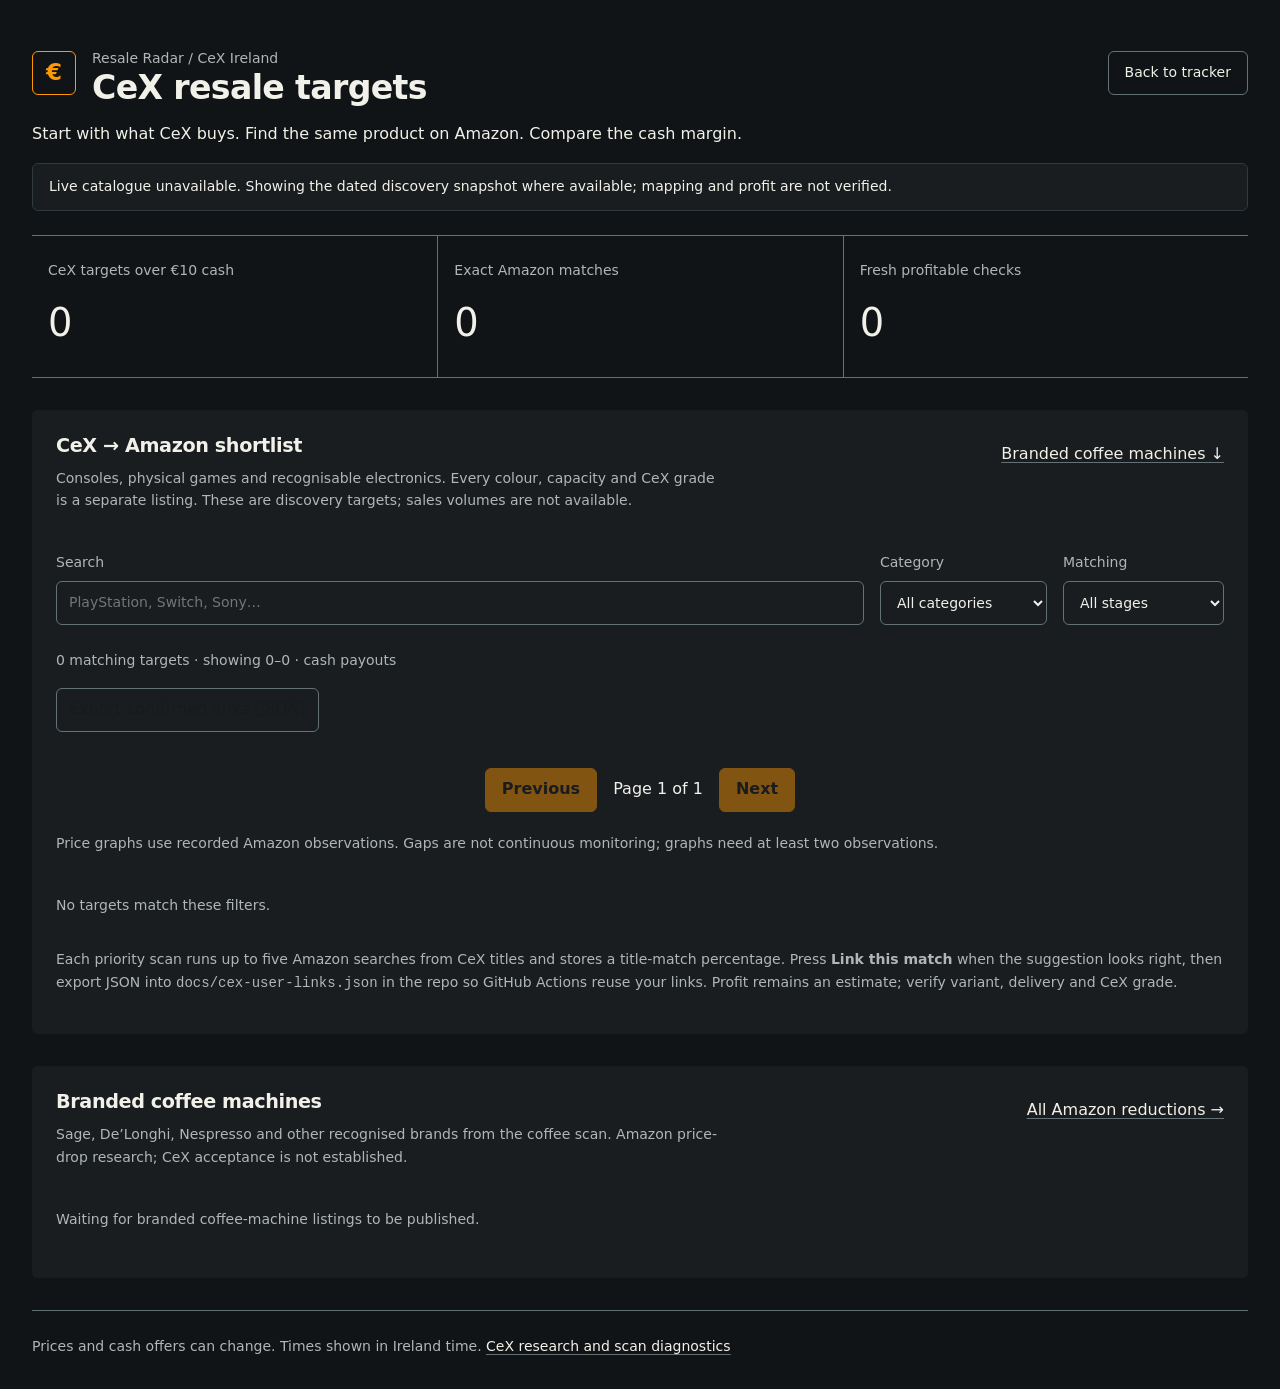
==== docs/cex-targets.html @ 14e82b2a "Raise CeX target cap to 5000, filter junk brands, improve drops UX Increase cex_first retention to 5" ====
<!DOCTYPE html>
<html lang="en">
<head>
  <meta charset="utf-8"><meta name="viewport" content="width=device-width, initial-scale=1">
  <title>CeX targets · Resale Radar</title>
  <meta name="description" content="CeX Ireland cash targets, Amazon matching progress and branded coffee-machine research.">
  <link rel="icon" href="favicon.svg" type="image/svg+xml">
  <link rel="stylesheet" href="style.css"><link rel="stylesheet" href="cex-targets.css">
</head>
<body>
  <header>
    <div class="brand-row"><div class="brand-icon" aria-hidden="true">€</div><div><p class="brand-context">Resale Radar / CeX Ireland</p><h1>CeX resale targets</h1></div><a class="header-action" href="index.html">Back to tracker</a></div>
    <p class="tagline">Start with what CeX buys. Find the same product on Amazon. Compare the cash margin.</p>
    <p id="target-status" class="status" role="status">Loading the CeX shortlist…</p>
  </header>
  <main>
    <section class="target-intro" aria-label="Target progress">
      <div><span>CeX targets over €10 cash</span><strong id="target-count">—</strong></div>
      <div><span>Exact Amazon matches</span><strong id="mapped-count">—</strong></div>
      <div><span>Fresh profitable checks</span><strong id="profitable-count">—</strong></div>
    </section>
    <section class="card">
      <div class="target-heading"><div><h2>CeX → Amazon shortlist</h2><p class="hint">Consoles, physical games and recognisable electronics. Every colour, capacity and CeX grade is a separate listing. These are discovery targets; sales volumes are not available.</p></div><a href="#coffee">Branded coffee machines ↓</a></div>
      <div class="target-controls">
        <label>Search<input type="search" id="target-search" placeholder="PlayStation, Switch, Sony…"></label>
        <label>Category<select id="target-category"><option value="">All categories</option><option value="console">Consoles</option><option value="game">Video games</option><option value="audio">Audio</option><option value="computing">Computing</option><option value="other">Other electronics</option></select></label>
        <label>Matching<select id="target-matching"><option value="">All stages</option><option value="mapped">Exact match</option><option value="unmapped">Needs matching</option></select></label>
      </div>
      <p id="target-result-count" class="hint" aria-live="polite"></p>
      <p class="target-toolbar"><button type="button" id="target-export-links">Export confirmed links (JSON)</button></p>
      <div class="table-wrap"><table id="target-table" hidden><caption class="hint">Cash estimates use CeX Ireland. Index quotes require a fresh CeX detail check before alerts.</caption><thead><tr><th>CeX product / grade</th><th>Cash offer</th><th>Amazon</th><th>Buffered profit</th><th>Last checked</th></tr></thead><tbody id="target-rows"></tbody></table></div>
      <nav class="target-pagination" aria-label="Target pages"><button id="target-prev" type="button">Previous</button><span id="target-page" aria-live="polite"></span><button id="target-next" type="button">Next</button></nav>
      <p class="hint">Price graphs use recorded Amazon observations. Gaps are not continuous monitoring; graphs need at least two observations.</p>
      <p id="target-empty" class="empty" hidden>No targets match these filters.</p>
      <p class="hint">Each priority scan runs up to five Amazon searches from CeX titles and stores a title-match percentage. Press <strong>Link this match</strong> when the suggestion looks right, then export JSON into <code>docs/cex-user-links.json</code> in the repo so GitHub Actions reuse your links. Profit remains an estimate; verify variant, delivery and CeX grade.</p>
    </section>
    <section class="card" id="coffee">
      <div class="target-heading"><div><h2>Branded coffee machines</h2><p class="hint">Sage, De’Longhi, Nespresso and other recognised brands from the coffee scan. Amazon price-drop research; CeX acceptance is not established.</p></div><a href="index.html#amazon-drops">All Amazon reductions →</a></div>
      <div class="table-wrap"><table id="coffee-table" hidden><thead><tr><th>Amazon product</th><th>Observed price</th><th>Last observed</th></tr></thead><tbody id="coffee-rows"></tbody></table></div>
      <p id="coffee-empty" class="empty">Waiting for branded coffee-machine listings to be published.</p>
    </section>
  </main>
  <footer>Prices and cash offers can change. Times shown in Ireland time. <a href="index.html#cex">CeX research and scan diagnostics</a></footer>
  <script src="cex-targets.js" defer></script>
</body>
</html>
---- docs/style.css ----
/* Hallmark · shape: app screen · genre: modern-minimal · theme: brand · redesign: full
 * nav: kept five-view tab shell · signature: price-and-cash research ledger
 * states: existing loading, empty, error, populated · axes: dark/system-sans/warm
 * posture: restrained · review: source checked; visual unavailable · v2.0.0 */
/* Hallmark · pre-emit critique: dense research needs hierarchy; flatten nested frames and give prices a consistent axis. */
/* Hallmark · reworded "Worth checking right now" to "Priority shortlist" · 54 folds the eyebrow into its heading. */
/* Hallmark · reworded "Amazon.ie · CeX cash research · Ireland" to "Amazon.ie and CeX cash research in Ireland" · 63 removes template punctuation. */
@import url("./tokens.css");
@import url("./base.css");

html, body { overflow-x: clip; }
body { max-width: var(--container); margin: 0 auto; padding: var(--space-xl); background: var(--bg); color: var(--text); font-variant-numeric: tabular-nums; }
header { padding: var(--space-xs) 0 var(--space-lg); }
.brand-row { display: flex; align-items: center; gap: var(--space-md); flex-wrap: wrap; }
.brand-icon { display: grid; place-items: center; width: 44px; height: 44px; flex: 0 0 auto; border: 1px solid var(--accent); border-radius: var(--radius); color: var(--accent); font-size: 1.44rem; font-weight: 600; }
header h1 { font-size: var(--text-display); margin: 0; line-height: 1.1; }
.brand-accent { color: inherit; }
.brand-context { color: var(--muted); font-size: var(--text-sm); margin-top: var(--space-xs); }
.header-action { margin-left: auto; display: inline-flex; align-items: center; min-height: 44px; padding: 0 var(--space-md); border: 1px solid var(--rule); border-radius: var(--radius); text-decoration: none; font-size: var(--text-sm); }
header .tagline { margin: var(--space-md) 0; max-width: 75ch; color: var(--text); }
header > .hint { max-width: 100ch; margin-top: var(--space-sm); }
.status { padding: var(--space-sm) var(--space-md); background: var(--card); color: var(--text); border: 1px solid var(--rule-soft); border-radius: var(--radius); font-size: var(--text-sm); }
.status.ok { color: var(--ok); }
.status.warn { color: var(--warning); }
.status.alert { color: var(--danger); }
.hint, .empty, footer { color: var(--muted); font-size: var(--text-sm); line-height: 1.6; }
.hint { margin: var(--space-xs) 0 var(--space-md); }
.empty { padding: var(--space-lg) 0; }
a { color: var(--text); text-decoration-color: var(--rule); text-underline-offset: .2em; }
a:hover { color: var(--accent); text-decoration-color: var(--accent); }
a:active { color: var(--warning); }
:focus-visible { outline: 2px solid var(--focus); outline-offset: 3px; }
button, input, select, textarea { min-height: 44px; border: 1px solid var(--rule); border-radius: var(--radius); background: var(--card); color: var(--text); font: inherit; }
button { padding: var(--space-xs) var(--space-md); cursor: pointer; background: var(--accent); color: var(--accent-ink); border-color: var(--accent); font-weight: 600; }
button:hover:not(:disabled) { background: var(--warning); border-color: var(--warning); }
button:active:not(:disabled) { transform: translateY(1px); }
button:disabled, [aria-disabled="true"] { opacity: .55; cursor: not-allowed; }
[aria-busy="true"] { cursor: progress; }
input, select, textarea { padding: var(--space-xs) var(--space-sm); min-width: 0; }
input:hover, select:hover, textarea:hover { border-color: var(--muted); }
input[aria-invalid="true"], textarea[aria-invalid="true"] { border-color: var(--danger); }
summary { cursor: pointer; min-height: 44px; padding-block: var(--space-xs); }
summary:hover { color: var(--accent); }
summary:active { color: var(--warning); }
.dashboard-nav { position: sticky; top: 0; z-index: 10; background: var(--bg); border-bottom: 1px solid var(--rule); margin-bottom: var(--space-xl); }
.tab-list { display: flex; gap: var(--space-lg); overflow-x: auto; scrollbar-width: thin; overscroll-behavior-x: contain; }
.tab-button { flex: 0 0 auto; min-height: 52px; padding: var(--space-sm) 0; background: var(--bg); color: var(--muted); border: 0; border-bottom: 3px solid transparent; border-radius: 0; font-size: var(--text-sm); font-weight: 600; white-space: nowrap; }
.tab-button:hover:not(:disabled) { background: var(--bg); color: var(--text); border-color: var(--rule); }
.tab-button[aria-selected="true"] { color: var(--text); border-bottom-color: var(--accent); }
.tab-button:focus-visible { outline-offset: -4px; }
[role="tabpanel"][hidden] { display: none !important; }
#panel-overview { display: grid; grid-template-columns: minmax(0, 1.15fr) minmax(0, 1fr); gap: var(--space-xl); align-items: start; }
#panel-overview > section { min-width: 0; margin: 0; }
#panel-overview > .opportunity-radar { grid-column: 1 / -1; }
#panel-overview > .scan-activity { grid-column: 1 / -1; }
#panel-overview > .coverage-section { grid-column: 1 / -1; }
#panel-overview > .research-section { grid-column: 1; }
.card { background: var(--card); color: var(--text); border-radius: var(--radius); padding: var(--space-lg); margin-bottom: var(--space-xl); }
h2 { font-size: var(--text-section); line-height: 1.3; margin-bottom: var(--space-xs); }
h3 { font-size: var(--text-title); line-height: 1.4; }
.opportunity-radar { padding: 0 0 var(--space-lg); background: var(--bg); color: var(--text); }
.radar-header { display: flex; align-items: start; justify-content: space-between; flex-wrap: wrap; gap: var(--space-md); }
.radar-header h2 { font-size: 1.44rem; }
.radar-header .hint { max-width: 80ch; margin-bottom: 0; }
.radar-live { color: var(--muted); font-size: var(--text-sm); white-space: nowrap; }
.radar-metrics { display: grid; grid-template-columns: repeat(3, minmax(0, 1fr)); margin: var(--space-lg) 0; border-top: 1px solid var(--rule); border-bottom: 1px solid var(--rule); }
.radar-metric { display: flex; flex-direction: column; gap: var(--space-sm); padding: var(--space-lg); border-left: 1px solid var(--rule-soft); }
.radar-metric:first-child { padding-left: 0; border-left: 0; }
.radar-metric span { color: var(--muted); font-size: var(--text-sm); }
.radar-metric strong { font-size: 2.488rem; line-height: 1.1; font-weight: 600; }
.radar-metric .radar-time { font-size: var(--text-md); line-height: 1.5; }
.radar-grid { display: grid; grid-template-columns: repeat(2, minmax(0, 1fr)); gap: var(--space-lg); }
.radar-item { min-width: 0; padding-block: var(--space-md); border-top: 1px solid var(--rule); }
.radar-item-head { display: flex; justify-content: space-between; gap: var(--space-sm); flex-wrap: wrap; }
.radar-item h3 { margin-block: var(--space-sm); }
.radar-item-price { display: flex; flex-wrap: wrap; gap: var(--space-md); align-items: baseline; }
.radar-item-price strong { font-size: 1.728rem; color: var(--ok); font-weight: 600; }
.radar-item-price span { font-size: var(--text-sm); color: var(--muted); }
.radar-item .hint { margin-bottom: 0; }
.radar-empty { grid-column: 1 / -1; padding: var(--space-lg) 0; }
.radar-footer { border-top: 1px solid var(--rule-soft); padding-top: var(--space-md); margin-top: var(--space-lg); display: flex; justify-content: space-between; flex-wrap: wrap; gap: var(--space-md); }
.radar-footer .hint { margin: 0; }
.radar-links { display: flex; flex-wrap: wrap; gap: var(--space-md); font-size: var(--text-sm); }
.table-wrap { overflow-x: auto; overscroll-behavior-x: contain; }
table { width: 100%; border-collapse: collapse; font-size: var(--text-sm); }
th, td { text-align: left; padding: var(--space-sm) var(--space-xs); border-bottom: 1px solid var(--rule-soft); vertical-align: top; }
th { white-space: nowrap; font-size: var(--text-sm); color: var(--muted); font-weight: 400; }
th:first-child, td:first-child { padding-left: 0; }
td a { font-weight: 600; }
.price, .drop-percent, .saving-eur { font-variant-numeric: tabular-nums; font-weight: 600; white-space: nowrap; }
.drop-percent, .saving-eur { color: var(--ok); }
.was { text-decoration: line-through; color: var(--muted); font-variant-numeric: tabular-nums; }
.badge { display: inline-flex; align-items: center; gap: var(--space-xs); padding: .2rem var(--space-xs); border-radius: 3px; font-size: .75rem; font-weight: 600; background: var(--surface-raised); color: var(--muted); }
.badge.error, .badge.failed { color: var(--danger); background: var(--danger-surface); }
.badge.ok { color: var(--ok); background: var(--ok-surface); }
.badge.fetch, .badge.running { color: var(--warning); background: var(--warning-surface); }
.badge.queued { color: var(--muted); background: var(--surface-raised); }
.deep-tier { margin-bottom: var(--space-lg); }
.deep-tier h3 { margin-bottom: var(--space-sm); }
.alerts { list-style: none; padding: 0; margin: 0; }
.alerts li { padding: var(--space-md) 0; border-bottom: 1px solid var(--rule-soft); }
.alerts .price { color: var(--ok); }
.alerts .time, .time { color: var(--muted); font-size: var(--text-sm); }
.drops-heading { display: flex; justify-content: space-between; align-items: start; gap: var(--space-md); flex-wrap: wrap; }
.drop-count { font-size: var(--text-sm); color: var(--muted); white-space: nowrap; }
.drop-controls { display: grid; grid-template-columns: repeat(3, minmax(0, 1fr)); gap: var(--space-md); margin: var(--space-lg) 0; }
.drop-control { display: flex; flex-direction: column; gap: var(--space-xs); color: var(--muted); font-size: var(--text-sm); }
.drop-control.search-control { grid-column: 1 / -1; }
#general-drops-table { min-width: 800px; }
.pagination-controls { display: flex; justify-content: flex-end; align-items: center; flex-wrap: wrap; gap: var(--space-md); margin-top: var(--space-md); font-size: var(--text-sm); }
.pagination-button { background: var(--card); color: var(--text); border-color: var(--rule); }
#add-form { display: flex; flex-wrap: wrap; gap: var(--space-sm); margin-top: var(--space-md); }
#add-form input { flex: 1; min-width: 220px; }
.retail-setup { margin-block: var(--space-lg); border-block: 1px solid var(--rule); padding-block: var(--space-sm); }
.retail-inputs { display: grid; grid-template-columns: repeat(2, minmax(0, 1fr)); gap: var(--space-md); margin-top: var(--space-md); }
.retail-inputs label { display: flex; flex-direction: column; gap: var(--space-xs); font-size: var(--text-sm); color: var(--muted); }
.retail-inputs .span-all { grid-column: 1 / -1; }
.retail-inputs input, .retail-inputs textarea { width: 100%; }
.retail-product { padding-block: var(--space-md); border-top: 1px solid var(--rule); }
.retail-product h3 { margin-bottom: var(--space-sm); }
.retail-status-note { font-weight: 600; }
.retail-offer-table { min-width: 610px; }
.scan-activity-head { display: flex; justify-content: space-between; align-items: start; gap: var(--space-md); flex-wrap: wrap; }
.scan-activity-head > a { font-size: var(--text-sm); min-height: 44px; display: inline-flex; align-items: center; }
.scan-activity-list { display: grid; grid-template-columns: repeat(3, minmax(0, 1fr)); gap: var(--space-lg); }
.scan-run { padding: var(--space-md) 0; border-top: 1px solid var(--rule); min-width: 0; }
.scan-run-head { display: flex; align-items: center; gap: var(--space-sm); flex-wrap: wrap; }
.scan-run-head > a { font-size: var(--text-sm); font-weight: 600; }
.scan-run-head .badge { margin-left: auto; }
.scan-run-subtitle, .scan-run-step { color: var(--muted); font-size: var(--text-sm); margin-block: var(--space-xs); }
.scan-progress-line { display: flex; align-items: center; gap: var(--space-sm); }
.scan-progress-line strong { min-width: 3rem; font-size: var(--text-sm); text-align: right; }
.scan-progress-track { flex: 1; min-width: 0; height: 6px; border-radius: 3px; overflow: hidden; background: var(--rule); }
.scan-progress-fill { height: 100%; width: 0; border-radius: 3px; background: var(--accent); }
.scan-activity-disclaimer { border-top: 1px solid var(--rule-soft); margin-top: var(--space-md); padding-top: var(--space-md); }
footer { margin-top: var(--space-xl); padding-top: var(--space-lg); border-top: 1px solid var(--rule); }
@media (max-width: 1000px) {
  #panel-overview, .scan-activity-list { grid-template-columns: minmax(0, 1fr); }
  #panel-overview > .scan-activity, #panel-overview > .coverage-section, #panel-overview > .research-section { grid-column: auto; grid-row: auto; }
}
@media (max-width: 640px) {
  body { padding: var(--space-md); }
  header h1 { font-size: 1.728rem; }
  .header-action { margin-left: 0; }
  .brand-context { font-size: var(--text-sm); }
  .tab-list { gap: var(--space-lg); }
  .tab-button { font-size: var(--text-md); }
  .card { padding: var(--space-md); }
  .radar-grid, .retail-inputs { grid-template-columns: minmax(0, 1fr); }
  .radar-metrics { grid-template-columns: repeat(2, minmax(0, 1fr)); }
  .radar-metric { padding: var(--space-md); }
  .radar-metric:last-child { grid-column: 1 / -1; padding-inline: 0; border-top: 1px solid var(--rule-soft); border-left: 0; }
  .drop-controls { grid-template-columns: repeat(2, minmax(0, 1fr)); }
  .drop-control input, .drop-control select, .retail-inputs input, .retail-inputs textarea { font-size: var(--text-md); }
  .table-wrap:has(table:not([hidden])) { border-right: 1px solid var(--rule); }
  td:first-child, th:first-child { position: sticky; left: 0; z-index: 1; background: var(--card); color: var(--text); max-width: 12rem; min-width: 8rem; }
  .scan-run-head .badge { margin-left: 0; }
}
@media (prefers-reduced-motion: reduce) {
  *, *::before, *::after { animation: none !important; transition: none !important; scroll-behavior: auto !important; }
}

.research-filter { display: inline-flex; align-items: center; min-height: 44px; gap: var(--space-xs); cursor: pointer; }
#research-include-unrecognised { min-height: 0; width: 18px; height: 18px; padding: 0; margin: 0; accent-color: var(--accent); }
---- docs/cex-targets.css ----
.target-intro { display:grid; grid-template-columns:repeat(3,minmax(0,1fr)); border-block:1px solid var(--rule); margin-bottom:var(--space-xl); }
.target-intro > div { padding:var(--space-lg) var(--space-md); display:flex; flex-direction:column; gap:var(--space-sm); }
.target-intro > div + div { border-left:1px solid var(--rule); }
.target-intro span { color:var(--muted); font-size:var(--text-sm); }
.target-intro strong { font-size:2.4rem; font-weight:500; }
.target-heading { display:flex; justify-content:space-between; align-items:start; gap:var(--space-lg); }
.target-heading .hint { max-width:75ch; }
.target-heading > a { flex-shrink:0; padding-top:var(--space-xs); }
.target-controls { display:flex; flex-wrap:wrap; gap:var(--space-md); margin-block:var(--space-lg); }
.target-controls label { display:flex; flex-direction:column; gap:var(--space-xs); color:var(--muted); font-size:var(--text-sm); }
.target-controls label:first-child { flex:1; min-width:220px; }
.target-controls input, .target-controls select { padding-inline:var(--space-sm); }
#target-table { min-width:880px; }
#target-table th:first-child { width:35%; }
#target-table td { vertical-align:top; }
.target-meta { display:block; color:var(--muted); font-size:var(--text-sm); margin-top:var(--space-xs); }
.target-good { color:var(--ok); }
.target-money { font-weight:600; white-space:nowrap; }
caption { text-align:left; caption-side:bottom; padding-block:var(--space-sm); }
@media(max-width:680px) { .target-heading { display:block; } .target-intro { grid-template-columns:1fr; } .target-intro > div { flex-direction:row; justify-content:space-between; align-items:center; padding:var(--space-md) 0; } .target-intro > div + div { border-left:0; border-top:1px solid var(--rule-soft); } .target-intro strong { font-size:1.75rem; } }

.amazon-action { display:inline-flex; align-items:center; justify-content:center; min-height:44px; padding:.6rem .8rem; background:var(--accent); color:var(--accent-ink); border-radius:var(--radius); font-weight:600; text-decoration:none; }
.amazon-action:hover { color:var(--accent-ink); filter:brightness(1.08); }
.target-actions { display:flex; flex-wrap:wrap; gap:var(--space-sm); margin-top:var(--space-sm); }
.target-confirm, .target-reject, #target-export-links { min-height:44px; padding:.45rem .75rem; border-radius:var(--radius); border:1px solid var(--rule); background:var(--card); cursor:pointer; font:inherit; }
.target-confirm { background:var(--accent); color:var(--accent-ink); border-color:transparent; font-weight:600; }
.target-toolbar { margin-bottom:var(--space-md); }
.target-variants { display:flex; flex-wrap:wrap; gap:6px; margin-top:var(--space-sm); }
.target-variant { min-height:36px; padding:.25rem .5rem; border-radius:999px; border:1px solid var(--rule); background:var(--bg); font-size:var(--text-sm); cursor:pointer; }
.target-variant-active { border-color:var(--accent); box-shadow:0 0 0 1px var(--accent); }
@media(max-width:760px) {
  body { padding:16px; }
  .target-controls { display:grid; grid-template-columns:minmax(0,1fr); }
  .target-controls label:first-child { min-width:0; }
  .target-controls input, .target-controls select { width:100%; min-width:0; box-sizing:border-box; }
  .table-wrap { overflow:visible; }
  #target-table, #coffee-table { display:block; min-width:0; width:100%; }
  #target-table[hidden], #coffee-table[hidden] { display:none; }
  #target-table thead, #coffee-table thead { display:none; }
  #target-table tbody, #coffee-table tbody { display:grid; gap:16px; }
  #target-table tr, #coffee-table tr { display:block; border:1px solid var(--rule-soft); border-radius:var(--radius); padding:16px; background:var(--card); }
  #target-table td, #coffee-table td { display:block; position:static; width:auto; min-width:0; max-width:none; padding:10px 0; border:0; white-space:normal; overflow-wrap:anywhere; background:transparent; }
  #target-table td:first-child, #coffee-table td:first-child { padding-top:0; font-size:1.05rem; }
  #target-table td::before, #coffee-table td::before { display:block; color:var(--muted); font-size:.8rem; margin-bottom:6px; }
  #target-table td:nth-child(2)::before { content:'CeX cash offer'; }
  #target-table td:nth-child(3)::before { content:'Amazon'; }
  #target-table td:nth-child(4)::before { content:'Buffered profit'; }
  #target-table td:nth-child(5)::before { content:'Last checked'; }
  #coffee-table td:nth-child(2)::before { content:'Observed Amazon price'; }
  #coffee-table td:nth-child(3)::before { content:'Last observed'; }
  .amazon-action { display:flex; width:100%; box-sizing:border-box; }
  caption { display:block; }
}
.target-pagination { display:flex; align-items:center; justify-content:center; flex-wrap:wrap; gap:16px; margin-block:20px; }
.target-pagination button:disabled { opacity:.45; cursor:default; }
.price-history { margin-top:12px; min-width:0; max-width:360px; }
.price-history summary { cursor:pointer; padding-block:8px; font-size:.875rem; }
.price-history svg { display:block; width:100%; min-width:220px; height:auto; }
.price-history text { fill:var(--muted); font-size:9px; }
.chart-line { fill:none; stroke:var(--accent); stroke-width:2; }
.chart-axis { fill:none; stroke:var(--rule); stroke-width:1; }
.price-history circle { fill:var(--accent); }
.price-observations { max-height:180px; overflow:auto; padding-left:20px; font-size:.8rem; }
.price-observations li { margin-bottom:8px; }
@media(max-width:760px) { .price-history { max-width:none; } .price-history svg { min-width:0; } }
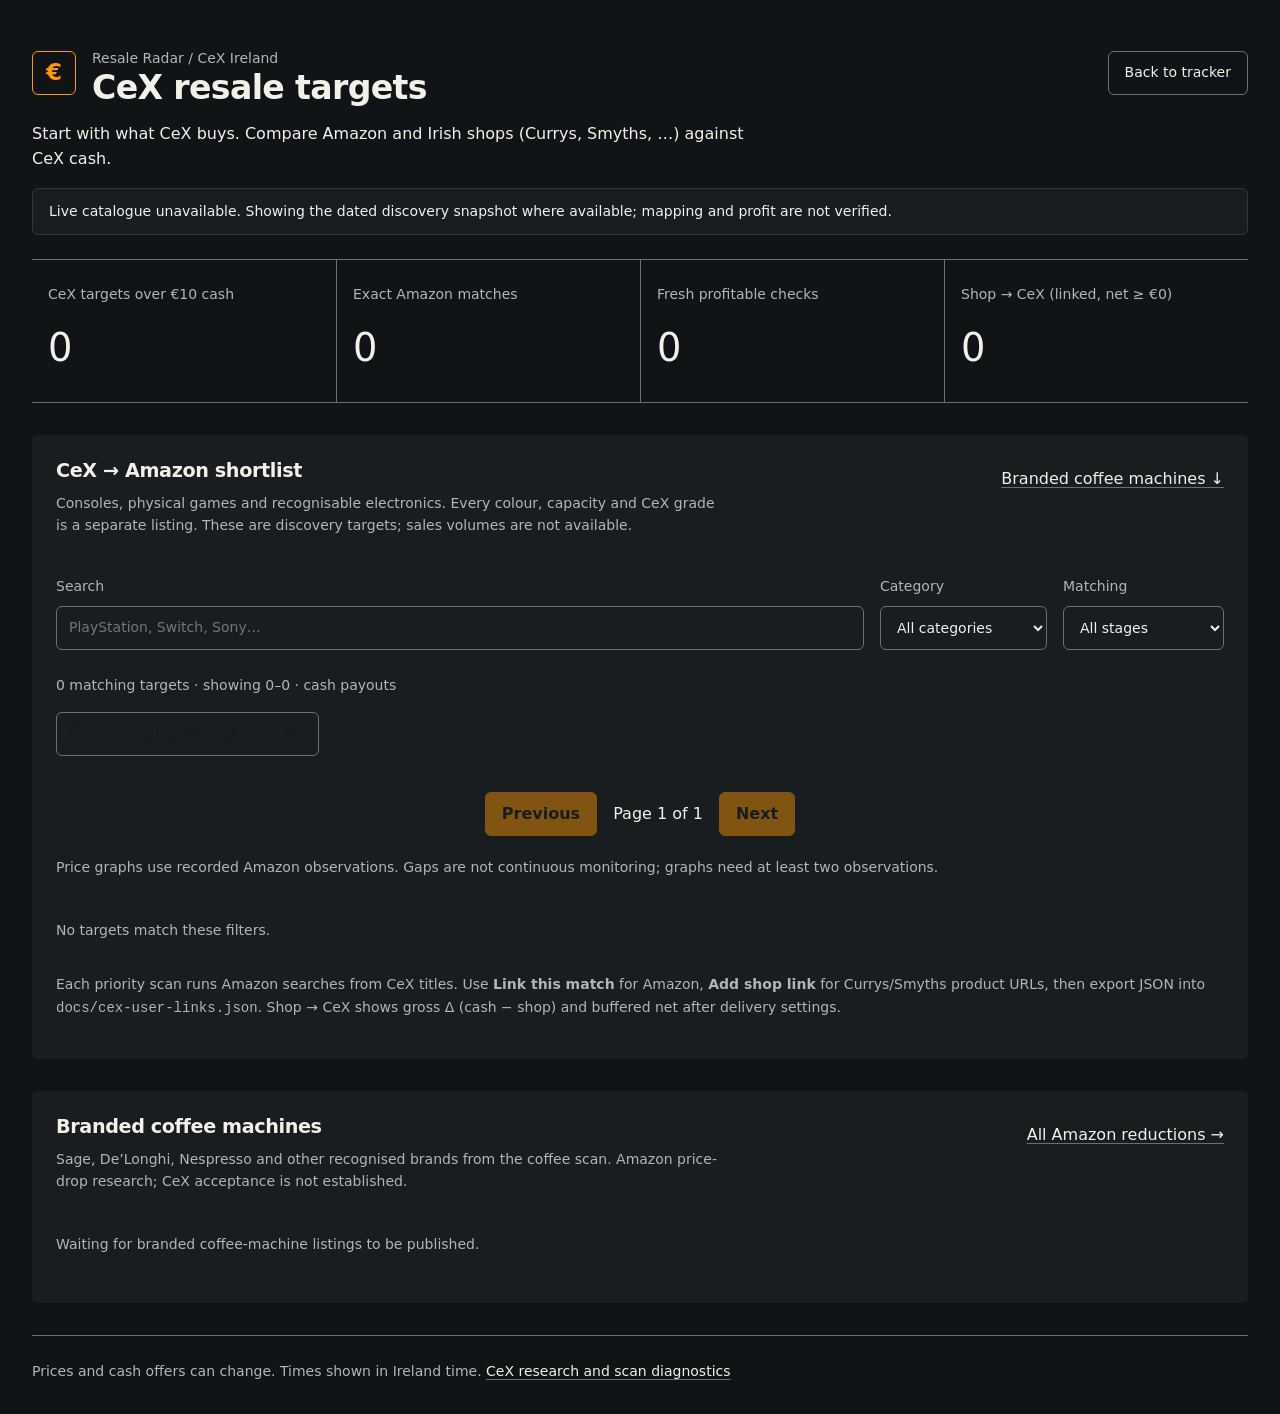
==== commit 70746f73: "Add Irish shop → CeX margin compares on CeX targets Extend cex-user-links with retailer URLs (Currys" ====
--- a/docs/cex-targets.html
+++ b/docs/cex-targets.html
@@ -10,7 +10,7 @@
 <body>
   <header>
     <div class="brand-row"><div class="brand-icon" aria-hidden="true">€</div><div><p class="brand-context">Resale Radar / CeX Ireland</p><h1>CeX resale targets</h1></div><a class="header-action" href="index.html">Back to tracker</a></div>
-    <p class="tagline">Start with what CeX buys. Find the same product on Amazon. Compare the cash margin.</p>
+    <p class="tagline">Start with what CeX buys. Compare Amazon and Irish shops (Currys, Smyths, …) against CeX cash.</p>
     <p id="target-status" class="status" role="status">Loading the CeX shortlist…</p>
   </header>
   <main>
@@ -18,6 +18,7 @@
       <div><span>CeX targets over €10 cash</span><strong id="target-count">—</strong></div>
       <div><span>Exact Amazon matches</span><strong id="mapped-count">—</strong></div>
       <div><span>Fresh profitable checks</span><strong id="profitable-count">—</strong></div>
+      <div><span>Shop → CeX (linked, net ≥ €0)</span><strong id="retail-flip-count">—</strong></div>
     </section>
     <section class="card">
       <div class="target-heading"><div><h2>CeX → Amazon shortlist</h2><p class="hint">Consoles, physical games and recognisable electronics. Every colour, capacity and CeX grade is a separate listing. These are discovery targets; sales volumes are not available.</p></div><a href="#coffee">Branded coffee machines ↓</a></div>
@@ -28,11 +29,11 @@
       </div>
       <p id="target-result-count" class="hint" aria-live="polite"></p>
       <p class="target-toolbar"><button type="button" id="target-export-links">Export confirmed links (JSON)</button></p>
-      <div class="table-wrap"><table id="target-table" hidden><caption class="hint">Cash estimates use CeX Ireland. Index quotes require a fresh CeX detail check before alerts.</caption><thead><tr><th>CeX product / grade</th><th>Cash offer</th><th>Amazon</th><th>Buffered profit</th><th>Last checked</th></tr></thead><tbody id="target-rows"></tbody></table></div>
+      <div class="table-wrap"><table id="target-table" hidden><caption class="hint">Cash estimates use CeX Ireland. Irish shop links must be exact product pages you add; scans read Currys, Smyths and other approved IE retailers.</caption><thead><tr><th>CeX product / grade</th><th>Cash offer</th><th>Amazon</th><th>Irish shop → CeX</th><th>Amazon → CeX profit</th><th>Last checked</th></tr></thead><tbody id="target-rows"></tbody></table></div>
       <nav class="target-pagination" aria-label="Target pages"><button id="target-prev" type="button">Previous</button><span id="target-page" aria-live="polite"></span><button id="target-next" type="button">Next</button></nav>
       <p class="hint">Price graphs use recorded Amazon observations. Gaps are not continuous monitoring; graphs need at least two observations.</p>
       <p id="target-empty" class="empty" hidden>No targets match these filters.</p>
-      <p class="hint">Each priority scan runs up to five Amazon searches from CeX titles and stores a title-match percentage. Press <strong>Link this match</strong> when the suggestion looks right, then export JSON into <code>docs/cex-user-links.json</code> in the repo so GitHub Actions reuse your links. Profit remains an estimate; verify variant, delivery and CeX grade.</p>
+      <p class="hint">Each priority scan runs Amazon searches from CeX titles. Use <strong>Link this match</strong> for Amazon, <strong>Add shop link</strong> for Currys/Smyths product URLs, then export JSON into <code>docs/cex-user-links.json</code>. Shop → CeX shows gross Δ (cash − shop) and buffered net after delivery settings.</p>
     </section>
     <section class="card" id="coffee">
       <div class="target-heading"><div><h2>Branded coffee machines</h2><p class="hint">Sage, De’Longhi, Nespresso and other recognised brands from the coffee scan. Amazon price-drop research; CeX acceptance is not established.</p></div><a href="index.html#amazon-drops">All Amazon reductions →</a></div>
--- a/docs/cex-targets.css
+++ b/docs/cex-targets.css
@@ -1,4 +1,4 @@
-.target-intro { display:grid; grid-template-columns:repeat(3,minmax(0,1fr)); border-block:1px solid var(--rule); margin-bottom:var(--space-xl); }
+.target-intro { display:grid; grid-template-columns:repeat(4,minmax(0,1fr)); border-block:1px solid var(--rule); margin-bottom:var(--space-xl); }
 .target-intro > div { padding:var(--space-lg) var(--space-md); display:flex; flex-direction:column; gap:var(--space-sm); }
 .target-intro > div + div { border-left:1px solid var(--rule); }
 .target-intro span { color:var(--muted); font-size:var(--text-sm); }
@@ -10,7 +10,9 @@
 .target-controls label { display:flex; flex-direction:column; gap:var(--space-xs); color:var(--muted); font-size:var(--text-sm); }
 .target-controls label:first-child { flex:1; min-width:220px; }
 .target-controls input, .target-controls select { padding-inline:var(--space-sm); }
-#target-table { min-width:880px; }
+#target-table { min-width:1020px; }
+.delta-good { color:var(--ok); font-weight:600; }
+.delta-bad { color:var(--danger, #c44); font-weight:600; }
 #target-table th:first-child { width:35%; }
 #target-table td { vertical-align:top; }
 .target-meta { display:block; color:var(--muted); font-size:var(--text-sm); margin-top:var(--space-xs); }
@@ -44,8 +46,9 @@
   #target-table td::before, #coffee-table td::before { display:block; color:var(--muted); font-size:.8rem; margin-bottom:6px; }
   #target-table td:nth-child(2)::before { content:'CeX cash offer'; }
   #target-table td:nth-child(3)::before { content:'Amazon'; }
-  #target-table td:nth-child(4)::before { content:'Buffered profit'; }
-  #target-table td:nth-child(5)::before { content:'Last checked'; }
+  #target-table td:nth-child(4)::before { content:'Irish shop → CeX'; }
+  #target-table td:nth-child(5)::before { content:'Amazon → CeX profit'; }
+  #target-table td:nth-child(6)::before { content:'Last checked'; }
   #coffee-table td:nth-child(2)::before { content:'Observed Amazon price'; }
   #coffee-table td:nth-child(3)::before { content:'Last observed'; }
   .amazon-action { display:flex; width:100%; box-sizing:border-box; }
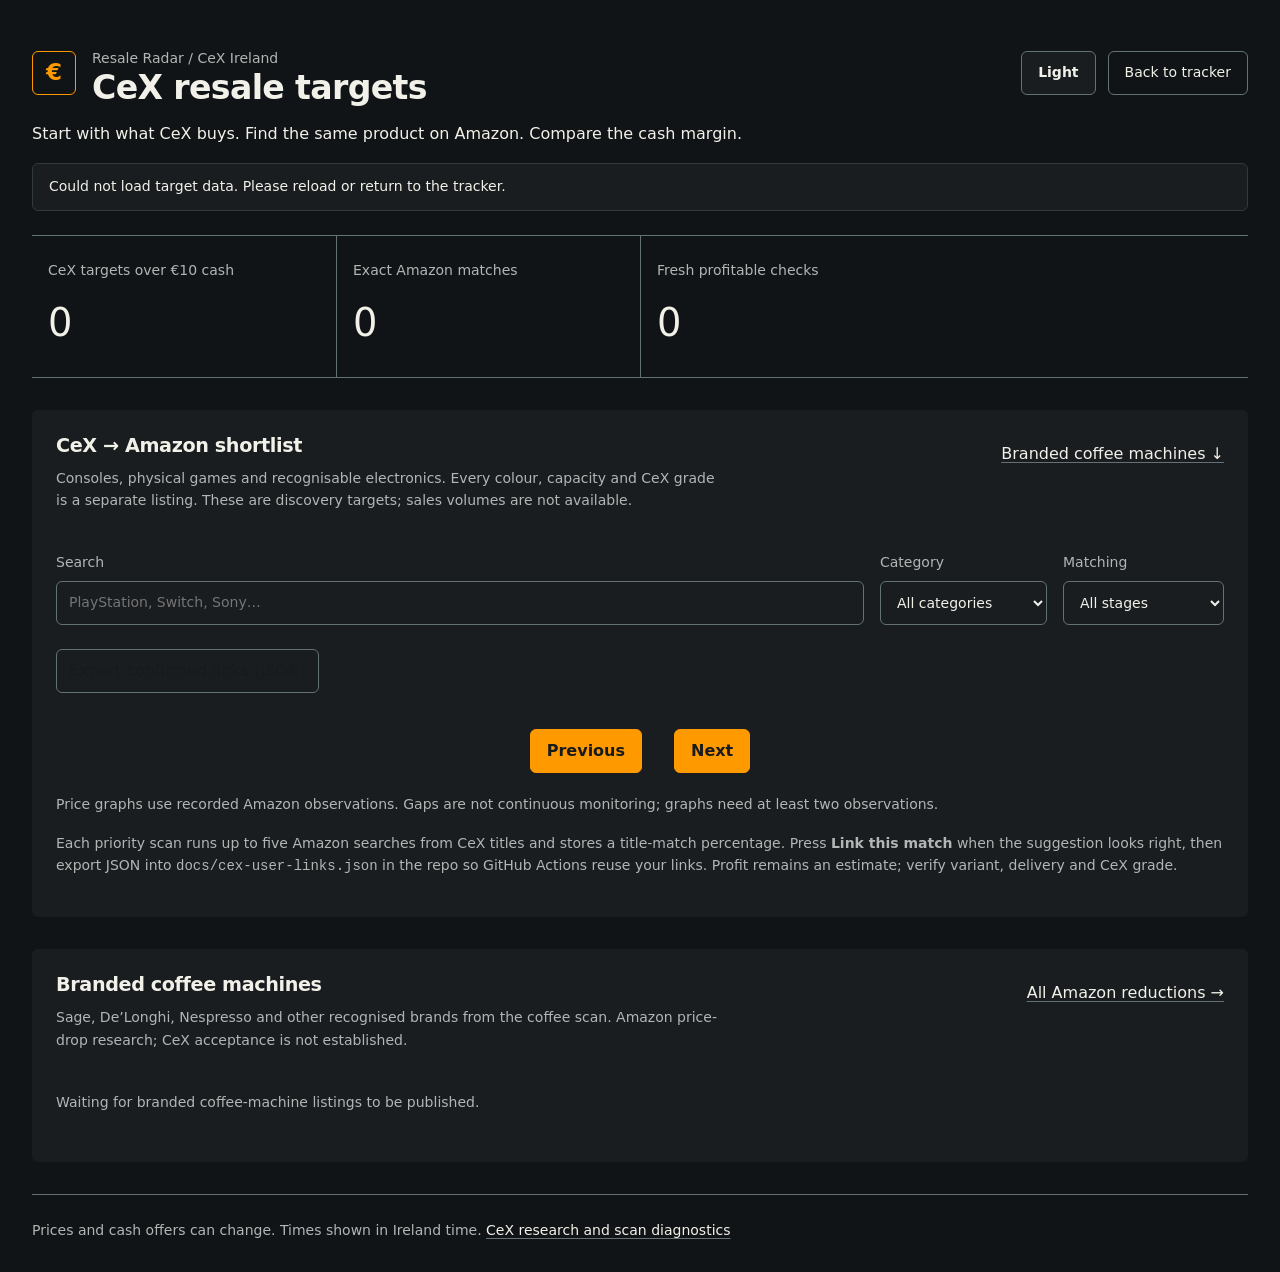
==== commit 9ee26aa3: "Add light and dark theme toggle on dashboard pages Persist theme choice in localStorage and expose a" ====
--- a/docs/cex-targets.html
+++ b/docs/cex-targets.html
@@ -6,11 +6,13 @@
   <meta name="description" content="CeX Ireland cash targets, Amazon matching progress and branded coffee-machine research.">
   <link rel="icon" href="favicon.svg" type="image/svg+xml">
   <link rel="stylesheet" href="style.css"><link rel="stylesheet" href="cex-targets.css">
+  <meta name="theme-color" content="#111416" />
+  <script src="theme.js"></script>
 </head>
 <body>
   <header>
-    <div class="brand-row"><div class="brand-icon" aria-hidden="true">€</div><div><p class="brand-context">Resale Radar / CeX Ireland</p><h1>CeX resale targets</h1></div><a class="header-action" href="index.html">Back to tracker</a></div>
-    <p class="tagline">Start with what CeX buys. Compare Amazon and Irish shops (Currys, Smyths, …) against CeX cash.</p>
+    <div class="brand-row"><div class="brand-icon" aria-hidden="true">€</div><div><p class="brand-context">Resale Radar / CeX Ireland</p><h1>CeX resale targets</h1></div><div class="header-actions"><button type="button" id="theme-toggle" class="theme-toggle" aria-pressed="false">Light</button><a class="header-action" href="index.html">Back to tracker</a></div></div>
+    <p class="tagline">Start with what CeX buys. Find the same product on Amazon. Compare the cash margin.</p>
     <p id="target-status" class="status" role="status">Loading the CeX shortlist…</p>
   </header>
   <main>
@@ -18,7 +20,6 @@
       <div><span>CeX targets over €10 cash</span><strong id="target-count">—</strong></div>
       <div><span>Exact Amazon matches</span><strong id="mapped-count">—</strong></div>
       <div><span>Fresh profitable checks</span><strong id="profitable-count">—</strong></div>
-      <div><span>Shop → CeX (linked, net ≥ €0)</span><strong id="retail-flip-count">—</strong></div>
     </section>
     <section class="card">
       <div class="target-heading"><div><h2>CeX → Amazon shortlist</h2><p class="hint">Consoles, physical games and recognisable electronics. Every colour, capacity and CeX grade is a separate listing. These are discovery targets; sales volumes are not available.</p></div><a href="#coffee">Branded coffee machines ↓</a></div>
@@ -29,11 +30,11 @@
       </div>
       <p id="target-result-count" class="hint" aria-live="polite"></p>
       <p class="target-toolbar"><button type="button" id="target-export-links">Export confirmed links (JSON)</button></p>
-      <div class="table-wrap"><table id="target-table" hidden><caption class="hint">Cash estimates use CeX Ireland. Irish shop links must be exact product pages you add; scans read Currys, Smyths and other approved IE retailers.</caption><thead><tr><th>CeX product / grade</th><th>Cash offer</th><th>Amazon</th><th>Irish shop → CeX</th><th>Amazon → CeX profit</th><th>Last checked</th></tr></thead><tbody id="target-rows"></tbody></table></div>
+      <div class="table-wrap"><table id="target-table" hidden><caption class="hint">Cash estimates use CeX Ireland. Index quotes require a fresh CeX detail check before alerts.</caption><thead><tr><th>CeX product / grade</th><th>Cash offer</th><th>Amazon</th><th>Buffered profit</th><th>Last checked</th></tr></thead><tbody id="target-rows"></tbody></table></div>
       <nav class="target-pagination" aria-label="Target pages"><button id="target-prev" type="button">Previous</button><span id="target-page" aria-live="polite"></span><button id="target-next" type="button">Next</button></nav>
       <p class="hint">Price graphs use recorded Amazon observations. Gaps are not continuous monitoring; graphs need at least two observations.</p>
       <p id="target-empty" class="empty" hidden>No targets match these filters.</p>
-      <p class="hint">Each priority scan runs Amazon searches from CeX titles. Use <strong>Link this match</strong> for Amazon, <strong>Add shop link</strong> for Currys/Smyths product URLs, then export JSON into <code>docs/cex-user-links.json</code>. Shop → CeX shows gross Δ (cash − shop) and buffered net after delivery settings.</p>
+      <p class="hint">Each priority scan runs up to five Amazon searches from CeX titles and stores a title-match percentage. Press <strong>Link this match</strong> when the suggestion looks right, then export JSON into <code>docs/cex-user-links.json</code> in the repo so GitHub Actions reuse your links. Profit remains an estimate; verify variant, delivery and CeX grade.</p>
     </section>
     <section class="card" id="coffee">
       <div class="target-heading"><div><h2>Branded coffee machines</h2><p class="hint">Sage, De’Longhi, Nespresso and other recognised brands from the coffee scan. Amazon price-drop research; CeX acceptance is not established.</p></div><a href="index.html#amazon-drops">All Amazon reductions →</a></div>
--- a/docs/style.css
+++ b/docs/style.css
@@ -12,11 +12,15 @@
 body { max-width: var(--container); margin: 0 auto; padding: var(--space-xl); background: var(--bg); color: var(--text); font-variant-numeric: tabular-nums; }
 header { padding: var(--space-xs) 0 var(--space-lg); }
 .brand-row { display: flex; align-items: center; gap: var(--space-md); flex-wrap: wrap; }
+.header-actions { margin-left: auto; display: inline-flex; align-items: center; gap: var(--space-sm); flex-wrap: wrap; }
+.theme-toggle { min-height: 44px; padding: 0 var(--space-md); border: 1px solid var(--rule); border-radius: var(--radius); background: var(--card); color: var(--text); font: inherit; font-size: var(--text-sm); font-weight: 600; cursor: pointer; }
+.theme-toggle:hover { background: var(--surface-hover); }
+.theme-toggle:focus-visible { outline: 2px solid var(--focus); outline-offset: 2px; }
 .brand-icon { display: grid; place-items: center; width: 44px; height: 44px; flex: 0 0 auto; border: 1px solid var(--accent); border-radius: var(--radius); color: var(--accent); font-size: 1.44rem; font-weight: 600; }
 header h1 { font-size: var(--text-display); margin: 0; line-height: 1.1; }
 .brand-accent { color: inherit; }
 .brand-context { color: var(--muted); font-size: var(--text-sm); margin-top: var(--space-xs); }
-.header-action { margin-left: auto; display: inline-flex; align-items: center; min-height: 44px; padding: 0 var(--space-md); border: 1px solid var(--rule); border-radius: var(--radius); text-decoration: none; font-size: var(--text-sm); }
+.header-action { display: inline-flex; align-items: center; min-height: 44px; padding: 0 var(--space-md); border: 1px solid var(--rule); border-radius: var(--radius); text-decoration: none; font-size: var(--text-sm); }
 header .tagline { margin: var(--space-md) 0; max-width: 75ch; color: var(--text); }
 header > .hint { max-width: 100ch; margin-top: var(--space-sm); }
 .status { padding: var(--space-sm) var(--space-md); background: var(--card); color: var(--text); border: 1px solid var(--rule-soft); border-radius: var(--radius); font-size: var(--text-sm); }
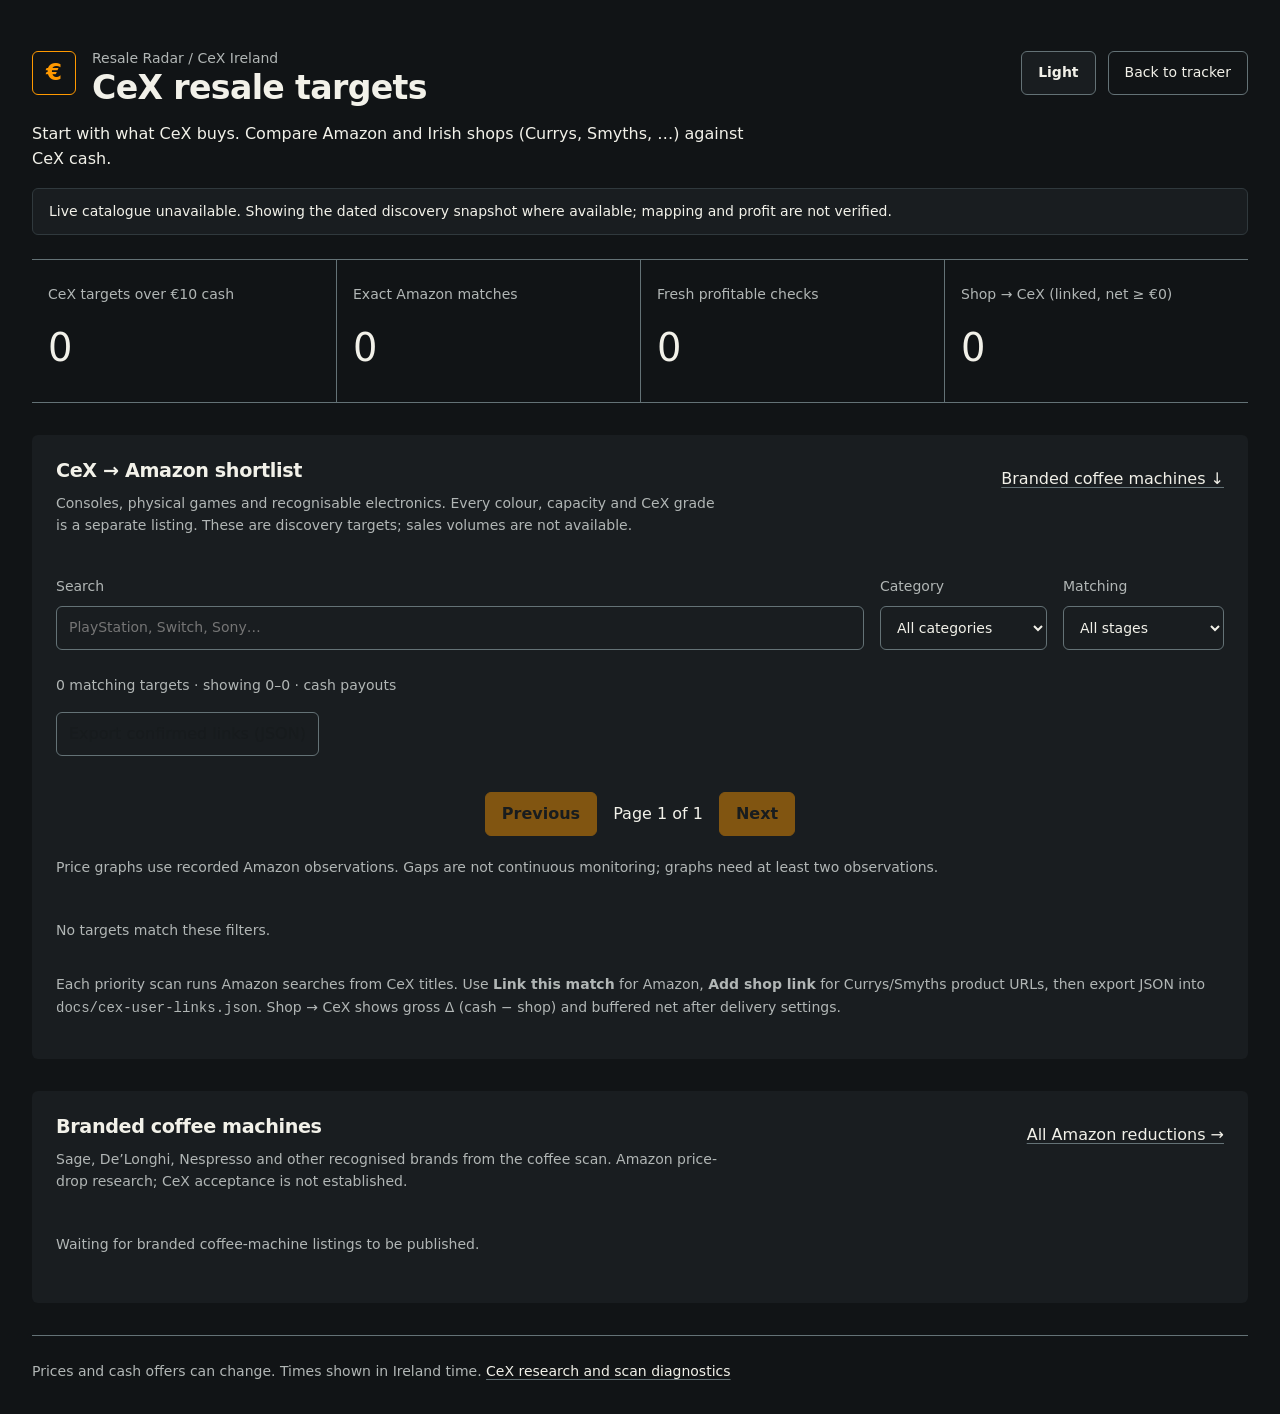
==== commit 5f1f1340: "Merge main into theme branch; keep shop compare copy and theme toggle Co-authored-by: Paddy Keogh Go" ====
--- a/docs/cex-targets.html
+++ b/docs/cex-targets.html
@@ -12,7 +12,7 @@
 <body>
   <header>
     <div class="brand-row"><div class="brand-icon" aria-hidden="true">€</div><div><p class="brand-context">Resale Radar / CeX Ireland</p><h1>CeX resale targets</h1></div><div class="header-actions"><button type="button" id="theme-toggle" class="theme-toggle" aria-pressed="false">Light</button><a class="header-action" href="index.html">Back to tracker</a></div></div>
-    <p class="tagline">Start with what CeX buys. Find the same product on Amazon. Compare the cash margin.</p>
+    <p class="tagline">Start with what CeX buys. Compare Amazon and Irish shops (Currys, Smyths, …) against CeX cash.</p>
     <p id="target-status" class="status" role="status">Loading the CeX shortlist…</p>
   </header>
   <main>
@@ -20,6 +20,7 @@
       <div><span>CeX targets over €10 cash</span><strong id="target-count">—</strong></div>
       <div><span>Exact Amazon matches</span><strong id="mapped-count">—</strong></div>
       <div><span>Fresh profitable checks</span><strong id="profitable-count">—</strong></div>
+      <div><span>Shop → CeX (linked, net ≥ €0)</span><strong id="retail-flip-count">—</strong></div>
     </section>
     <section class="card">
       <div class="target-heading"><div><h2>CeX → Amazon shortlist</h2><p class="hint">Consoles, physical games and recognisable electronics. Every colour, capacity and CeX grade is a separate listing. These are discovery targets; sales volumes are not available.</p></div><a href="#coffee">Branded coffee machines ↓</a></div>
@@ -30,11 +31,11 @@
       </div>
       <p id="target-result-count" class="hint" aria-live="polite"></p>
       <p class="target-toolbar"><button type="button" id="target-export-links">Export confirmed links (JSON)</button></p>
-      <div class="table-wrap"><table id="target-table" hidden><caption class="hint">Cash estimates use CeX Ireland. Index quotes require a fresh CeX detail check before alerts.</caption><thead><tr><th>CeX product / grade</th><th>Cash offer</th><th>Amazon</th><th>Buffered profit</th><th>Last checked</th></tr></thead><tbody id="target-rows"></tbody></table></div>
+      <div class="table-wrap"><table id="target-table" hidden><caption class="hint">Cash estimates use CeX Ireland. Irish shop links must be exact product pages you add; scans read Currys, Smyths and other approved IE retailers.</caption><thead><tr><th>CeX product / grade</th><th>Cash offer</th><th>Amazon</th><th>Irish shop → CeX</th><th>Amazon → CeX profit</th><th>Last checked</th></tr></thead><tbody id="target-rows"></tbody></table></div>
       <nav class="target-pagination" aria-label="Target pages"><button id="target-prev" type="button">Previous</button><span id="target-page" aria-live="polite"></span><button id="target-next" type="button">Next</button></nav>
       <p class="hint">Price graphs use recorded Amazon observations. Gaps are not continuous monitoring; graphs need at least two observations.</p>
       <p id="target-empty" class="empty" hidden>No targets match these filters.</p>
-      <p class="hint">Each priority scan runs up to five Amazon searches from CeX titles and stores a title-match percentage. Press <strong>Link this match</strong> when the suggestion looks right, then export JSON into <code>docs/cex-user-links.json</code> in the repo so GitHub Actions reuse your links. Profit remains an estimate; verify variant, delivery and CeX grade.</p>
+      <p class="hint">Each priority scan runs Amazon searches from CeX titles. Use <strong>Link this match</strong> for Amazon, <strong>Add shop link</strong> for Currys/Smyths product URLs, then export JSON into <code>docs/cex-user-links.json</code>. Shop → CeX shows gross Δ (cash − shop) and buffered net after delivery settings.</p>
     </section>
     <section class="card" id="coffee">
       <div class="target-heading"><div><h2>Branded coffee machines</h2><p class="hint">Sage, De’Longhi, Nespresso and other recognised brands from the coffee scan. Amazon price-drop research; CeX acceptance is not established.</p></div><a href="index.html#amazon-drops">All Amazon reductions →</a></div>
--- a/docs/style.css
+++ b/docs/style.css
@@ -145,6 +145,7 @@
 @media (max-width: 640px) {
   body { padding: var(--space-md); }
   header h1 { font-size: 1.728rem; }
+  .header-actions { margin-left: 0; width: 100%; justify-content: flex-end; }
   .header-action { margin-left: 0; }
   .brand-context { font-size: var(--text-sm); }
   .tab-list { gap: var(--space-lg); }
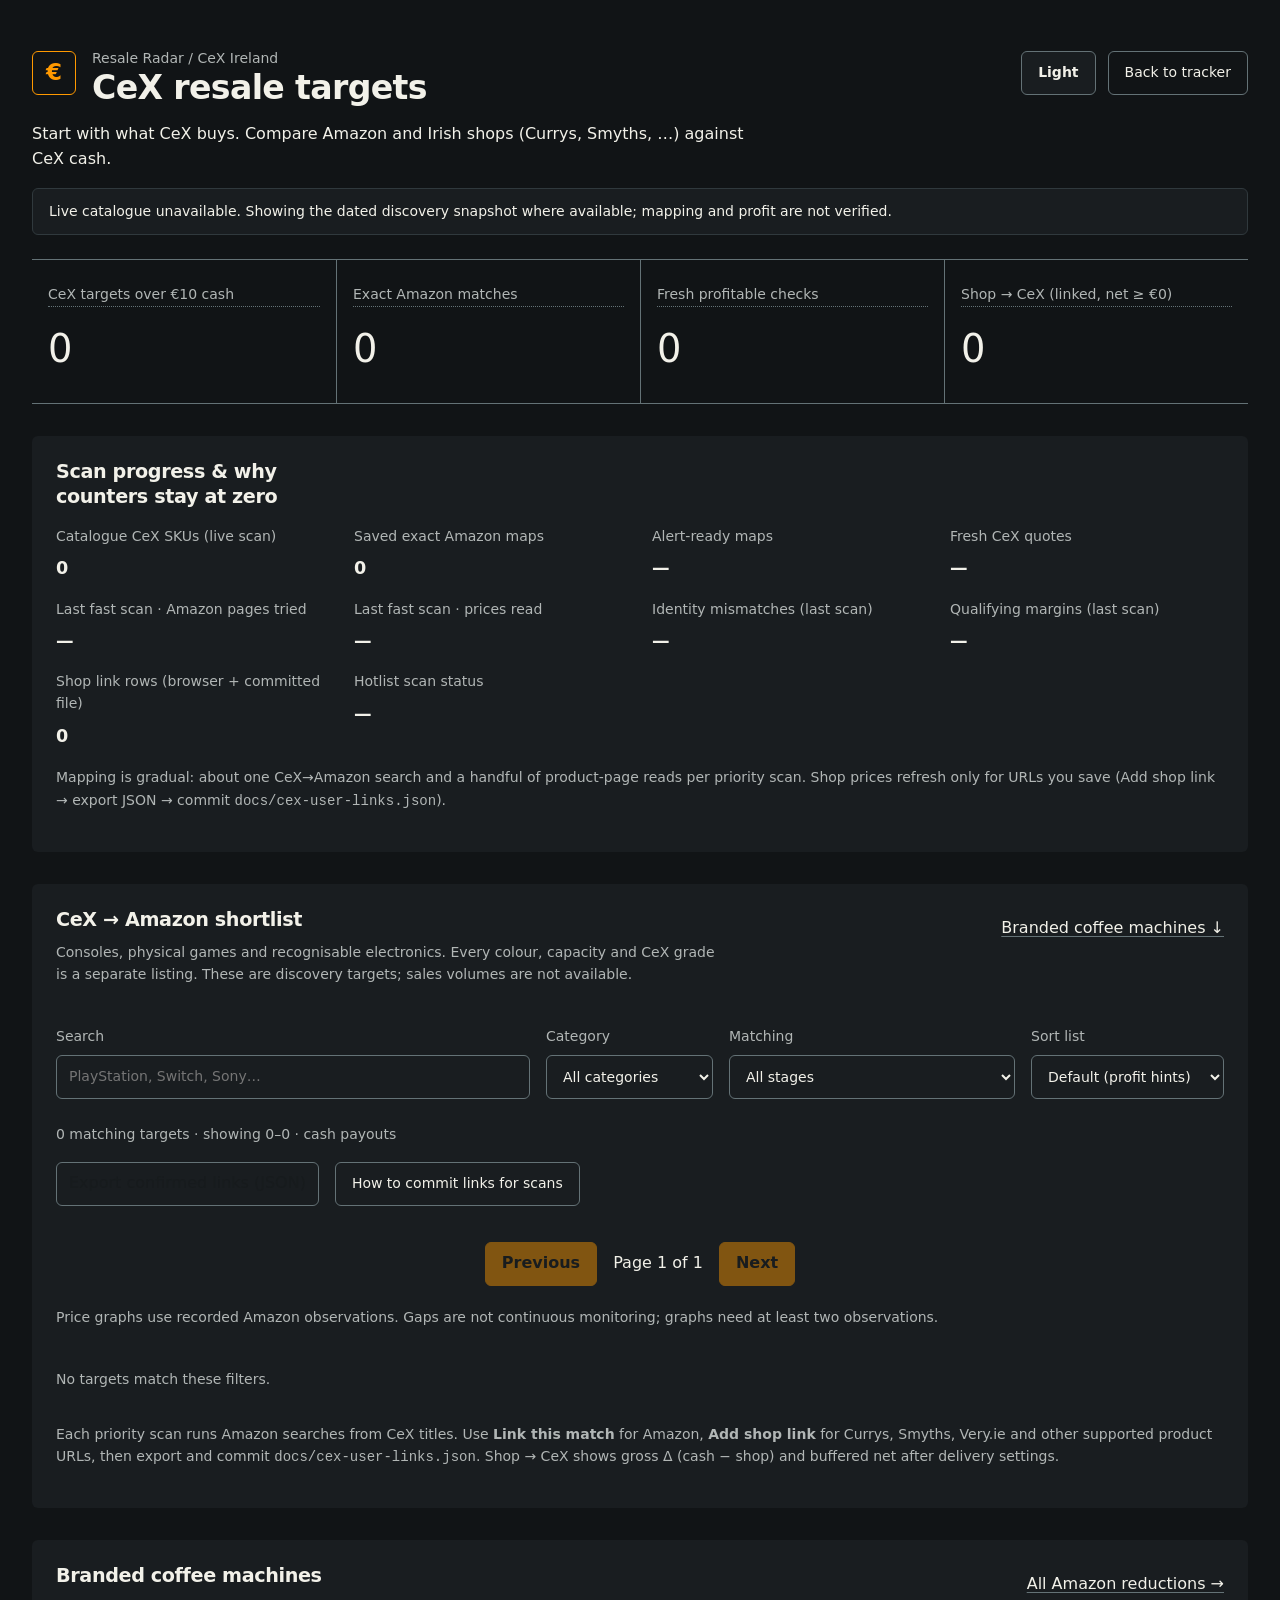
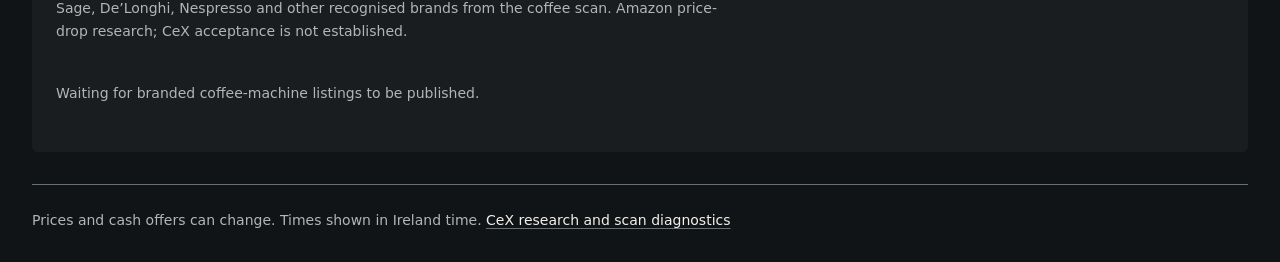
==== commit fe01dbc8: "Improve CeX targets funnel, filters, Very.ie, and stale Amazon badges Add scan funnel metrics and Am" ====
--- a/docs/cex-targets.html
+++ b/docs/cex-targets.html
@@ -17,25 +17,35 @@
   </header>
   <main>
     <section class="target-intro" aria-label="Target progress">
-      <div><span>CeX targets over €10 cash</span><strong id="target-count">—</strong></div>
-      <div><span>Exact Amazon matches</span><strong id="mapped-count">—</strong></div>
-      <div><span>Fresh profitable checks</span><strong id="profitable-count">—</strong></div>
-      <div><span>Shop → CeX (linked, net ≥ €0)</span><strong id="retail-flip-count">—</strong></div>
+      <div><span class="target-stat-label" title="CeX catalogue rows on this page with cash trade-in over €10">CeX targets over €10 cash</span><strong id="target-count">—</strong></div>
+      <div><span class="target-stat-label" title="Scanner- or user-confirmed Amazon ASIN with identity evidence — not title guesses alone">Exact Amazon matches</span><strong id="mapped-count">—</strong></div>
+      <div><span class="target-stat-label" title="Exact map, fresh CeX quote, and Amazon price meeting alert margin">Fresh profitable checks</span><strong id="profitable-count">—</strong></div>
+      <div><span class="target-stat-label" title="You added shop URLs; scan found in-stock price with net shop → CeX ≥ €0">Shop → CeX (linked, net ≥ €0)</span><strong id="retail-flip-count">—</strong></div>
+    </section>
+    <section class="card target-scan-panel" id="target-scan-panel" aria-labelledby="target-scan-title">
+      <h2 id="target-scan-title">Scan progress &amp; why counters stay at zero</h2>
+      <p id="target-amazon-cooldown" class="status warn" hidden role="status"></p>
+      <dl class="target-funnel" id="target-funnel"></dl>
+      <p class="hint">Mapping is gradual: about one CeX→Amazon search and a handful of product-page reads per priority scan. Shop prices refresh only for URLs you save (Add shop link → export JSON → commit <code>docs/cex-user-links.json</code>).</p>
     </section>
     <section class="card">
       <div class="target-heading"><div><h2>CeX → Amazon shortlist</h2><p class="hint">Consoles, physical games and recognisable electronics. Every colour, capacity and CeX grade is a separate listing. These are discovery targets; sales volumes are not available.</p></div><a href="#coffee">Branded coffee machines ↓</a></div>
       <div class="target-controls">
         <label>Search<input type="search" id="target-search" placeholder="PlayStation, Switch, Sony…"></label>
         <label>Category<select id="target-category"><option value="">All categories</option><option value="console">Consoles</option><option value="game">Video games</option><option value="audio">Audio</option><option value="computing">Computing</option><option value="other">Other electronics</option></select></label>
-        <label>Matching<select id="target-matching"><option value="">All stages</option><option value="mapped">Exact match</option><option value="unmapped">Needs matching</option></select></label>
+        <label>Matching<select id="target-matching"><option value="">All stages</option><option value="mapped">Exact match</option><option value="unmapped">Needs matching</option><option value="suggested">Suggested Amazon (unconfirmed)</option><option value="shop_links">Has shop links</option></select></label>
+        <label>Sort list<select id="target-list-sort"><option value="default">Default (profit hints)</option><option value="retail_net">Best shop → CeX net</option><option value="cash">Highest CeX cash</option><option value="amazon_profit">Amazon → CeX profit</option></select></label>
       </div>
       <p id="target-result-count" class="hint" aria-live="polite"></p>
-      <p class="target-toolbar"><button type="button" id="target-export-links">Export confirmed links (JSON)</button></p>
+      <p class="target-toolbar">
+        <button type="button" id="target-export-links">Export confirmed links (JSON)</button>
+        <a class="header-action" href="https://github.com/paddykeoghgoode/amazon-ie-price-error-tracker/blob/main/README.md#committing-cex-target-links" target="_blank" rel="noopener">How to commit links for scans</a>
+      </p>
       <div class="table-wrap"><table id="target-table" hidden><caption class="hint">Cash estimates use CeX Ireland. Irish shop links must be exact product pages you add; scans read Currys, Smyths and other approved IE retailers.</caption><thead><tr><th>CeX product / grade</th><th>Cash offer</th><th>Amazon</th><th>Irish shop → CeX</th><th>Amazon → CeX profit</th><th>Last checked</th></tr></thead><tbody id="target-rows"></tbody></table></div>
       <nav class="target-pagination" aria-label="Target pages"><button id="target-prev" type="button">Previous</button><span id="target-page" aria-live="polite"></span><button id="target-next" type="button">Next</button></nav>
       <p class="hint">Price graphs use recorded Amazon observations. Gaps are not continuous monitoring; graphs need at least two observations.</p>
       <p id="target-empty" class="empty" hidden>No targets match these filters.</p>
-      <p class="hint">Each priority scan runs Amazon searches from CeX titles. Use <strong>Link this match</strong> for Amazon, <strong>Add shop link</strong> for Currys/Smyths product URLs, then export JSON into <code>docs/cex-user-links.json</code>. Shop → CeX shows gross Δ (cash − shop) and buffered net after delivery settings.</p>
+      <p class="hint">Each priority scan runs Amazon searches from CeX titles. Use <strong>Link this match</strong> for Amazon, <strong>Add shop link</strong> for Currys, Smyths, Very.ie and other supported product URLs, then export and commit <code>docs/cex-user-links.json</code>. Shop → CeX shows gross Δ (cash − shop) and buffered net after delivery settings.</p>
     </section>
     <section class="card" id="coffee">
       <div class="target-heading"><div><h2>Branded coffee machines</h2><p class="hint">Sage, De’Longhi, Nespresso and other recognised brands from the coffee scan. Amazon price-drop research; CeX acceptance is not established.</p></div><a href="index.html#amazon-drops">All Amazon reductions →</a></div>
--- a/docs/style.css
+++ b/docs/style.css
@@ -98,6 +98,7 @@
 .badge.error, .badge.failed { color: var(--danger); background: var(--danger-surface); }
 .badge.ok { color: var(--ok); background: var(--ok-surface); }
 .badge.fetch, .badge.running { color: var(--warning); background: var(--warning-surface); }
+.badge.cooldown { color: var(--muted); background: var(--surface-2); }
 .badge.queued { color: var(--muted); background: var(--surface-raised); }
 .deep-tier { margin-bottom: var(--space-lg); }
 .deep-tier h3 { margin-bottom: var(--space-sm); }
@@ -111,6 +112,16 @@
 .drop-control { display: flex; flex-direction: column; gap: var(--space-xs); color: var(--muted); font-size: var(--text-sm); }
 .drop-control.search-control { grid-column: 1 / -1; }
 #general-drops-table { min-width: 800px; }
+#general-drops-table .th-sort {
+  display: inline-flex; align-items: center; gap: .35rem; width: 100%; min-height: 44px;
+  padding: 0; border: 0; background: transparent; color: inherit; font: inherit; font-weight: 600;
+  text-align: inherit; cursor: pointer; border-radius: var(--radius);
+}
+#general-drops-table .th-sort:hover { color: var(--accent); }
+#general-drops-table .th-sort:focus-visible { outline: 2px solid var(--focus); outline-offset: 2px; }
+#general-drops-table .th-sort::after { content: ""; opacity: .45; font-size: .75em; }
+#general-drops-table .th-sort[aria-sort="ascending"]::after { content: "▲"; opacity: 1; color: var(--accent); }
+#general-drops-table .th-sort[aria-sort="descending"]::after { content: "▼"; opacity: 1; color: var(--accent); }
 .pagination-controls { display: flex; justify-content: flex-end; align-items: center; flex-wrap: wrap; gap: var(--space-md); margin-top: var(--space-md); font-size: var(--text-sm); }
 .pagination-button { background: var(--card); color: var(--text); border-color: var(--rule); }
 #add-form { display: flex; flex-wrap: wrap; gap: var(--space-sm); margin-top: var(--space-md); }
--- a/docs/cex-targets.css
+++ b/docs/cex-targets.css
@@ -2,6 +2,13 @@
 .target-intro > div { padding:var(--space-lg) var(--space-md); display:flex; flex-direction:column; gap:var(--space-sm); }
 .target-intro > div + div { border-left:1px solid var(--rule); }
 .target-intro span { color:var(--muted); font-size:var(--text-sm); }
+.target-stat-label { cursor:help; border-bottom:1px dotted var(--rule); }
+.target-scan-panel { margin-bottom:var(--space-xl); }
+.target-funnel { display:grid; grid-template-columns:repeat(auto-fill,minmax(220px,1fr)); gap:var(--space-md) var(--space-lg); margin:var(--space-md) 0; }
+.target-funnel dt { color:var(--muted); font-size:var(--text-sm); margin:0; }
+.target-funnel dd { margin:var(--space-xs) 0 0; font-weight:600; font-size:1.1rem; }
+.target-stale { display:inline-block; margin-top:var(--space-xs); padding:.15rem .45rem; border-radius:999px; background:var(--warning-surface); color:var(--warning); font-size:var(--text-sm); font-weight:600; }
+.target-toolbar { display:flex; flex-wrap:wrap; align-items:center; gap:var(--space-md); }
 .target-intro strong { font-size:2.4rem; font-weight:500; }
 .target-heading { display:flex; justify-content:space-between; align-items:start; gap:var(--space-lg); }
 .target-heading .hint { max-width:75ch; }
@@ -19,7 +26,7 @@
 .target-good { color:var(--ok); }
 .target-money { font-weight:600; white-space:nowrap; }
 caption { text-align:left; caption-side:bottom; padding-block:var(--space-sm); }
-@media(max-width:680px) { .target-heading { display:block; } .target-intro { grid-template-columns:1fr; } .target-intro > div { flex-direction:row; justify-content:space-between; align-items:center; padding:var(--space-md) 0; } .target-intro > div + div { border-left:0; border-top:1px solid var(--rule-soft); } .target-intro strong { font-size:1.75rem; } }
+@media(max-width:680px) { .target-heading { display:block; } .target-intro { grid-template-columns:1fr; } .target-intro > div { flex-direction:column; align-items:flex-start; gap:var(--space-xs); padding:var(--space-md) 0; } .target-intro > div + div { border-left:0; border-top:1px solid var(--rule-soft); } .target-intro strong { font-size:1.75rem; } .target-stat-label { font-size:var(--text-sm); line-height:1.35; } }
 
 .amazon-action { display:inline-flex; align-items:center; justify-content:center; min-height:44px; padding:.6rem .8rem; background:var(--accent); color:var(--accent-ink); border-radius:var(--radius); font-weight:600; text-decoration:none; }
 .amazon-action:hover { color:var(--accent-ink); filter:brightness(1.08); }
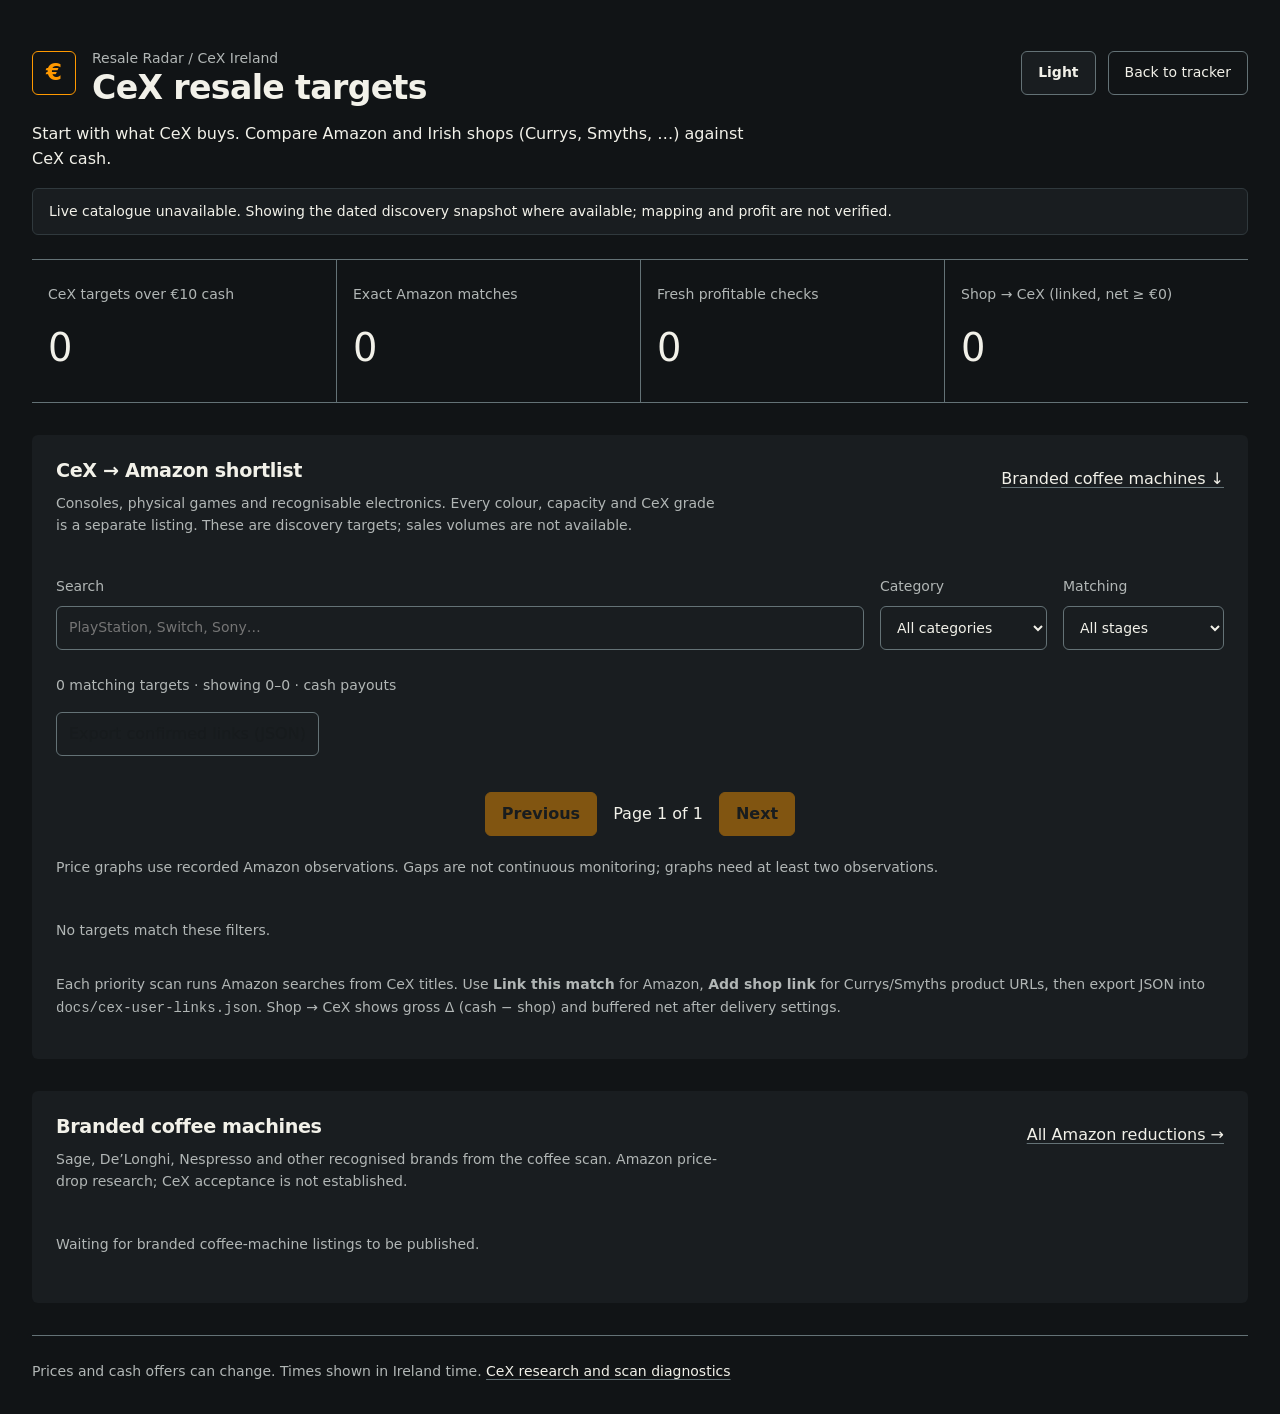
==== commit 8aa9241a: "Merge pull request #59 from paddykeoghgoode/cursor/all-table-sortable-3b0f Sortable columns on all d" ====
--- a/docs/cex-targets.html
+++ b/docs/cex-targets.html
@@ -8,6 +8,7 @@
   <link rel="stylesheet" href="style.css"><link rel="stylesheet" href="cex-targets.css">
   <meta name="theme-color" content="#111416" />
   <script src="theme.js"></script>
+  <script src="table-sort.js"></script>
 </head>
 <body>
   <header>
@@ -17,39 +18,40 @@
   </header>
   <main>
     <section class="target-intro" aria-label="Target progress">
-      <div><span class="target-stat-label" title="CeX catalogue rows on this page with cash trade-in over €10">CeX targets over €10 cash</span><strong id="target-count">—</strong></div>
-      <div><span class="target-stat-label" title="Scanner- or user-confirmed Amazon ASIN with identity evidence — not title guesses alone">Exact Amazon matches</span><strong id="mapped-count">—</strong></div>
-      <div><span class="target-stat-label" title="Exact map, fresh CeX quote, and Amazon price meeting alert margin">Fresh profitable checks</span><strong id="profitable-count">—</strong></div>
-      <div><span class="target-stat-label" title="You added shop URLs; scan found in-stock price with net shop → CeX ≥ €0">Shop → CeX (linked, net ≥ €0)</span><strong id="retail-flip-count">—</strong></div>
-    </section>
-    <section class="card target-scan-panel" id="target-scan-panel" aria-labelledby="target-scan-title">
-      <h2 id="target-scan-title">Scan progress &amp; why counters stay at zero</h2>
-      <p id="target-amazon-cooldown" class="status warn" hidden role="status"></p>
-      <dl class="target-funnel" id="target-funnel"></dl>
-      <p class="hint">Mapping is gradual: about one CeX→Amazon search and a handful of product-page reads per priority scan. Shop prices refresh only for URLs you save (Add shop link → export JSON → commit <code>docs/cex-user-links.json</code>).</p>
+      <div><span>CeX targets over €10 cash</span><strong id="target-count">—</strong></div>
+      <div><span>Exact Amazon matches</span><strong id="mapped-count">—</strong></div>
+      <div><span>Fresh profitable checks</span><strong id="profitable-count">—</strong></div>
+      <div><span>Shop → CeX (linked, net ≥ €0)</span><strong id="retail-flip-count">—</strong></div>
     </section>
     <section class="card">
       <div class="target-heading"><div><h2>CeX → Amazon shortlist</h2><p class="hint">Consoles, physical games and recognisable electronics. Every colour, capacity and CeX grade is a separate listing. These are discovery targets; sales volumes are not available.</p></div><a href="#coffee">Branded coffee machines ↓</a></div>
       <div class="target-controls">
         <label>Search<input type="search" id="target-search" placeholder="PlayStation, Switch, Sony…"></label>
         <label>Category<select id="target-category"><option value="">All categories</option><option value="console">Consoles</option><option value="game">Video games</option><option value="audio">Audio</option><option value="computing">Computing</option><option value="other">Other electronics</option></select></label>
-        <label>Matching<select id="target-matching"><option value="">All stages</option><option value="mapped">Exact match</option><option value="unmapped">Needs matching</option><option value="suggested">Suggested Amazon (unconfirmed)</option><option value="shop_links">Has shop links</option></select></label>
-        <label>Sort list<select id="target-list-sort"><option value="default">Default (profit hints)</option><option value="retail_net">Best shop → CeX net</option><option value="cash">Highest CeX cash</option><option value="amazon_profit">Amazon → CeX profit</option></select></label>
+        <label>Matching<select id="target-matching"><option value="">All stages</option><option value="mapped">Exact match</option><option value="unmapped">Needs matching</option></select></label>
       </div>
       <p id="target-result-count" class="hint" aria-live="polite"></p>
-      <p class="target-toolbar">
-        <button type="button" id="target-export-links">Export confirmed links (JSON)</button>
-        <a class="header-action" href="https://github.com/paddykeoghgoode/amazon-ie-price-error-tracker/blob/main/README.md#committing-cex-target-links" target="_blank" rel="noopener">How to commit links for scans</a>
-      </p>
-      <div class="table-wrap"><table id="target-table" hidden><caption class="hint">Cash estimates use CeX Ireland. Irish shop links must be exact product pages you add; scans read Currys, Smyths and other approved IE retailers.</caption><thead><tr><th>CeX product / grade</th><th>Cash offer</th><th>Amazon</th><th>Irish shop → CeX</th><th>Amazon → CeX profit</th><th>Last checked</th></tr></thead><tbody id="target-rows"></tbody></table></div>
+      <p class="target-toolbar"><button type="button" id="target-export-links">Export confirmed links (JSON)</button></p>
+      <div class="table-wrap"><table id="target-table" class="sortable-table" hidden><caption class="hint">Cash estimates use CeX Ireland. Irish shop links must be exact product pages you add; scans read Currys, Smyths and other approved IE retailers.</caption><thead><tr>
+            <th scope="col"><button type="button" class="th-sort" data-sort-key="product">CeX product / grade</button></th>
+            <th scope="col"><button type="button" class="th-sort" data-sort-key="cash_eur">Cash offer</button></th>
+            <th scope="col"><button type="button" class="th-sort" data-sort-key="amazon_price">Amazon</button></th>
+            <th scope="col"><button type="button" class="th-sort" data-sort-key="retail_net">Irish shop → CeX</button></th>
+            <th scope="col"><button type="button" class="th-sort" data-sort-key="profit">Amazon → CeX profit</button></th>
+            <th scope="col"><button type="button" class="th-sort" data-sort-key="checked_at">Last checked</button></th>
+          </tr></thead><tbody id="target-rows"></tbody></table></div>
       <nav class="target-pagination" aria-label="Target pages"><button id="target-prev" type="button">Previous</button><span id="target-page" aria-live="polite"></span><button id="target-next" type="button">Next</button></nav>
       <p class="hint">Price graphs use recorded Amazon observations. Gaps are not continuous monitoring; graphs need at least two observations.</p>
       <p id="target-empty" class="empty" hidden>No targets match these filters.</p>
-      <p class="hint">Each priority scan runs Amazon searches from CeX titles. Use <strong>Link this match</strong> for Amazon, <strong>Add shop link</strong> for Currys, Smyths, Very.ie and other supported product URLs, then export and commit <code>docs/cex-user-links.json</code>. Shop → CeX shows gross Δ (cash − shop) and buffered net after delivery settings.</p>
+      <p class="hint">Each priority scan runs Amazon searches from CeX titles. Use <strong>Link this match</strong> for Amazon, <strong>Add shop link</strong> for Currys/Smyths product URLs, then export JSON into <code>docs/cex-user-links.json</code>. Shop → CeX shows gross Δ (cash − shop) and buffered net after delivery settings.</p>
     </section>
     <section class="card" id="coffee">
       <div class="target-heading"><div><h2>Branded coffee machines</h2><p class="hint">Sage, De’Longhi, Nespresso and other recognised brands from the coffee scan. Amazon price-drop research; CeX acceptance is not established.</p></div><a href="index.html#amazon-drops">All Amazon reductions →</a></div>
-      <div class="table-wrap"><table id="coffee-table" hidden><thead><tr><th>Amazon product</th><th>Observed price</th><th>Last observed</th></tr></thead><tbody id="coffee-rows"></tbody></table></div>
+      <div class="table-wrap"><table id="coffee-table" class="sortable-table" hidden><thead><tr>
+            <th scope="col"><button type="button" class="th-sort" data-sort-key="title">Amazon product</button></th>
+            <th scope="col"><button type="button" class="th-sort" data-sort-key="price_eur">Observed price</button></th>
+            <th scope="col"><button type="button" class="th-sort" data-sort-key="last_seen_at">Last observed</button></th>
+          </tr></thead><tbody id="coffee-rows"></tbody></table></div>
       <p id="coffee-empty" class="empty">Waiting for branded coffee-machine listings to be published.</p>
     </section>
   </main>
--- a/docs/style.css
+++ b/docs/style.css
@@ -111,17 +111,24 @@
 .drop-controls { display: grid; grid-template-columns: repeat(3, minmax(0, 1fr)); gap: var(--space-md); margin: var(--space-lg) 0; }
 .drop-control { display: flex; flex-direction: column; gap: var(--space-xs); color: var(--muted); font-size: var(--text-sm); }
 .drop-control.search-control { grid-column: 1 / -1; }
-#general-drops-table { min-width: 800px; }
+.sortable-table { min-width: 0; }
+.sortable-table .th-sort,
 #general-drops-table .th-sort {
   display: inline-flex; align-items: center; gap: .35rem; width: 100%; min-height: 44px;
   padding: 0; border: 0; background: transparent; color: inherit; font: inherit; font-weight: 600;
   text-align: inherit; cursor: pointer; border-radius: var(--radius);
 }
+.sortable-table .th-sort:hover,
 #general-drops-table .th-sort:hover { color: var(--accent); }
+.sortable-table .th-sort:focus-visible,
 #general-drops-table .th-sort:focus-visible { outline: 2px solid var(--focus); outline-offset: 2px; }
+.sortable-table .th-sort::after,
 #general-drops-table .th-sort::after { content: ""; opacity: .45; font-size: .75em; }
+.sortable-table .th-sort[aria-sort="ascending"]::after,
 #general-drops-table .th-sort[aria-sort="ascending"]::after { content: "▲"; opacity: 1; color: var(--accent); }
+.sortable-table .th-sort[aria-sort="descending"]::after,
 #general-drops-table .th-sort[aria-sort="descending"]::after { content: "▼"; opacity: 1; color: var(--accent); }
+#general-drops-table { min-width: 800px; }
 .pagination-controls { display: flex; justify-content: flex-end; align-items: center; flex-wrap: wrap; gap: var(--space-md); margin-top: var(--space-md); font-size: var(--text-sm); }
 .pagination-button { background: var(--card); color: var(--text); border-color: var(--rule); }
 #add-form { display: flex; flex-wrap: wrap; gap: var(--space-sm); margin-top: var(--space-md); }
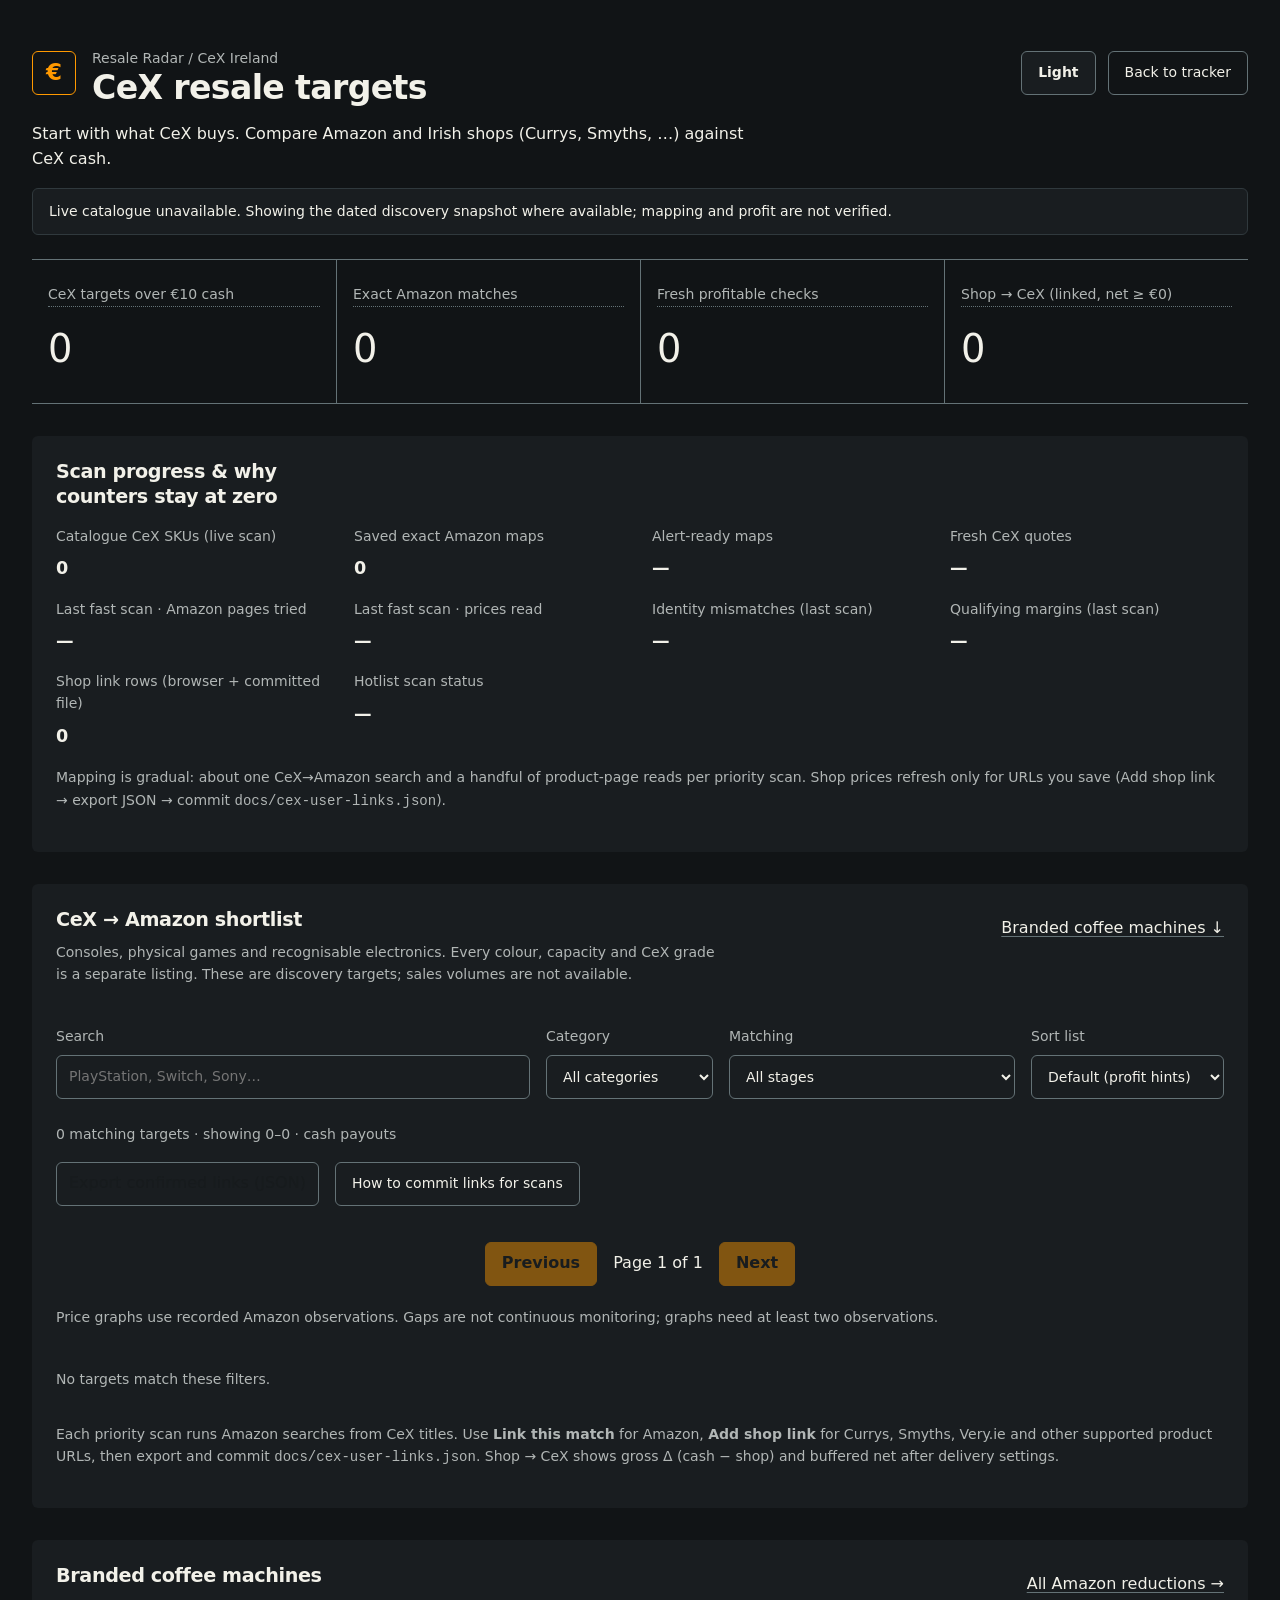
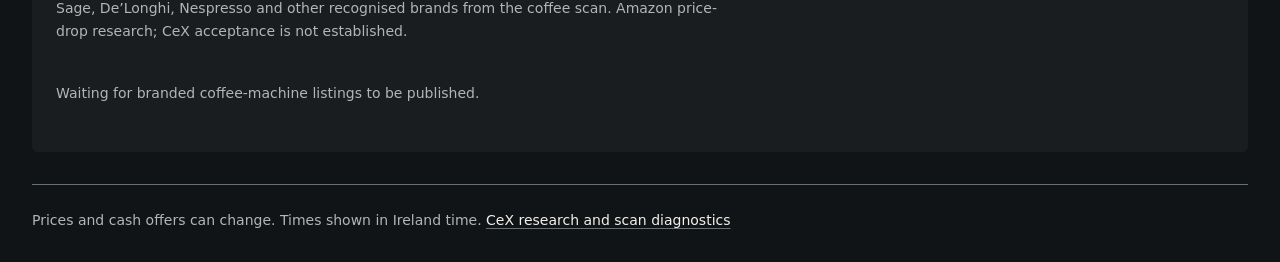
==== commit f2f24dab: "Merge origin/main into CeX UX branch Resolve conflicts with sortable table headers: keep TableSort i" ====
--- a/docs/cex-targets.html
+++ b/docs/cex-targets.html
@@ -18,20 +18,30 @@
   </header>
   <main>
     <section class="target-intro" aria-label="Target progress">
-      <div><span>CeX targets over €10 cash</span><strong id="target-count">—</strong></div>
-      <div><span>Exact Amazon matches</span><strong id="mapped-count">—</strong></div>
-      <div><span>Fresh profitable checks</span><strong id="profitable-count">—</strong></div>
-      <div><span>Shop → CeX (linked, net ≥ €0)</span><strong id="retail-flip-count">—</strong></div>
+      <div><span class="target-stat-label" title="CeX catalogue rows on this page with cash trade-in over €10">CeX targets over €10 cash</span><strong id="target-count">—</strong></div>
+      <div><span class="target-stat-label" title="Scanner- or user-confirmed Amazon ASIN with identity evidence — not title guesses alone">Exact Amazon matches</span><strong id="mapped-count">—</strong></div>
+      <div><span class="target-stat-label" title="Exact map, fresh CeX quote, and Amazon price meeting alert margin">Fresh profitable checks</span><strong id="profitable-count">—</strong></div>
+      <div><span class="target-stat-label" title="You added shop URLs; scan found in-stock price with net shop → CeX ≥ €0">Shop → CeX (linked, net ≥ €0)</span><strong id="retail-flip-count">—</strong></div>
+    </section>
+    <section class="card target-scan-panel" id="target-scan-panel" aria-labelledby="target-scan-title">
+      <h2 id="target-scan-title">Scan progress &amp; why counters stay at zero</h2>
+      <p id="target-amazon-cooldown" class="status warn" hidden role="status"></p>
+      <dl class="target-funnel" id="target-funnel"></dl>
+      <p class="hint">Mapping is gradual: about one CeX→Amazon search and a handful of product-page reads per priority scan. Shop prices refresh only for URLs you save (Add shop link → export JSON → commit <code>docs/cex-user-links.json</code>).</p>
     </section>
     <section class="card">
       <div class="target-heading"><div><h2>CeX → Amazon shortlist</h2><p class="hint">Consoles, physical games and recognisable electronics. Every colour, capacity and CeX grade is a separate listing. These are discovery targets; sales volumes are not available.</p></div><a href="#coffee">Branded coffee machines ↓</a></div>
       <div class="target-controls">
         <label>Search<input type="search" id="target-search" placeholder="PlayStation, Switch, Sony…"></label>
         <label>Category<select id="target-category"><option value="">All categories</option><option value="console">Consoles</option><option value="game">Video games</option><option value="audio">Audio</option><option value="computing">Computing</option><option value="other">Other electronics</option></select></label>
-        <label>Matching<select id="target-matching"><option value="">All stages</option><option value="mapped">Exact match</option><option value="unmapped">Needs matching</option></select></label>
+        <label>Matching<select id="target-matching"><option value="">All stages</option><option value="mapped">Exact match</option><option value="unmapped">Needs matching</option><option value="suggested">Suggested Amazon (unconfirmed)</option><option value="shop_links">Has shop links</option></select></label>
+        <label>Sort list<select id="target-list-sort"><option value="default">Default (profit hints)</option><option value="retail_net">Best shop → CeX net</option><option value="cash">Highest CeX cash</option><option value="amazon_profit">Amazon → CeX profit</option></select></label>
       </div>
       <p id="target-result-count" class="hint" aria-live="polite"></p>
-      <p class="target-toolbar"><button type="button" id="target-export-links">Export confirmed links (JSON)</button></p>
+      <p class="target-toolbar">
+        <button type="button" id="target-export-links">Export confirmed links (JSON)</button>
+        <a class="header-action" href="https://github.com/paddykeoghgoode/amazon-ie-price-error-tracker/blob/main/README.md#committing-cex-target-links" target="_blank" rel="noopener">How to commit links for scans</a>
+      </p>
       <div class="table-wrap"><table id="target-table" class="sortable-table" hidden><caption class="hint">Cash estimates use CeX Ireland. Irish shop links must be exact product pages you add; scans read Currys, Smyths and other approved IE retailers.</caption><thead><tr>
             <th scope="col"><button type="button" class="th-sort" data-sort-key="product">CeX product / grade</button></th>
             <th scope="col"><button type="button" class="th-sort" data-sort-key="cash_eur">Cash offer</button></th>
@@ -43,7 +53,7 @@
       <nav class="target-pagination" aria-label="Target pages"><button id="target-prev" type="button">Previous</button><span id="target-page" aria-live="polite"></span><button id="target-next" type="button">Next</button></nav>
       <p class="hint">Price graphs use recorded Amazon observations. Gaps are not continuous monitoring; graphs need at least two observations.</p>
       <p id="target-empty" class="empty" hidden>No targets match these filters.</p>
-      <p class="hint">Each priority scan runs Amazon searches from CeX titles. Use <strong>Link this match</strong> for Amazon, <strong>Add shop link</strong> for Currys/Smyths product URLs, then export JSON into <code>docs/cex-user-links.json</code>. Shop → CeX shows gross Δ (cash − shop) and buffered net after delivery settings.</p>
+      <p class="hint">Each priority scan runs Amazon searches from CeX titles. Use <strong>Link this match</strong> for Amazon, <strong>Add shop link</strong> for Currys, Smyths, Very.ie and other supported product URLs, then export and commit <code>docs/cex-user-links.json</code>. Shop → CeX shows gross Δ (cash − shop) and buffered net after delivery settings.</p>
     </section>
     <section class="card" id="coffee">
       <div class="target-heading"><div><h2>Branded coffee machines</h2><p class="hint">Sage, De’Longhi, Nespresso and other recognised brands from the coffee scan. Amazon price-drop research; CeX acceptance is not established.</p></div><a href="index.html#amazon-drops">All Amazon reductions →</a></div>
